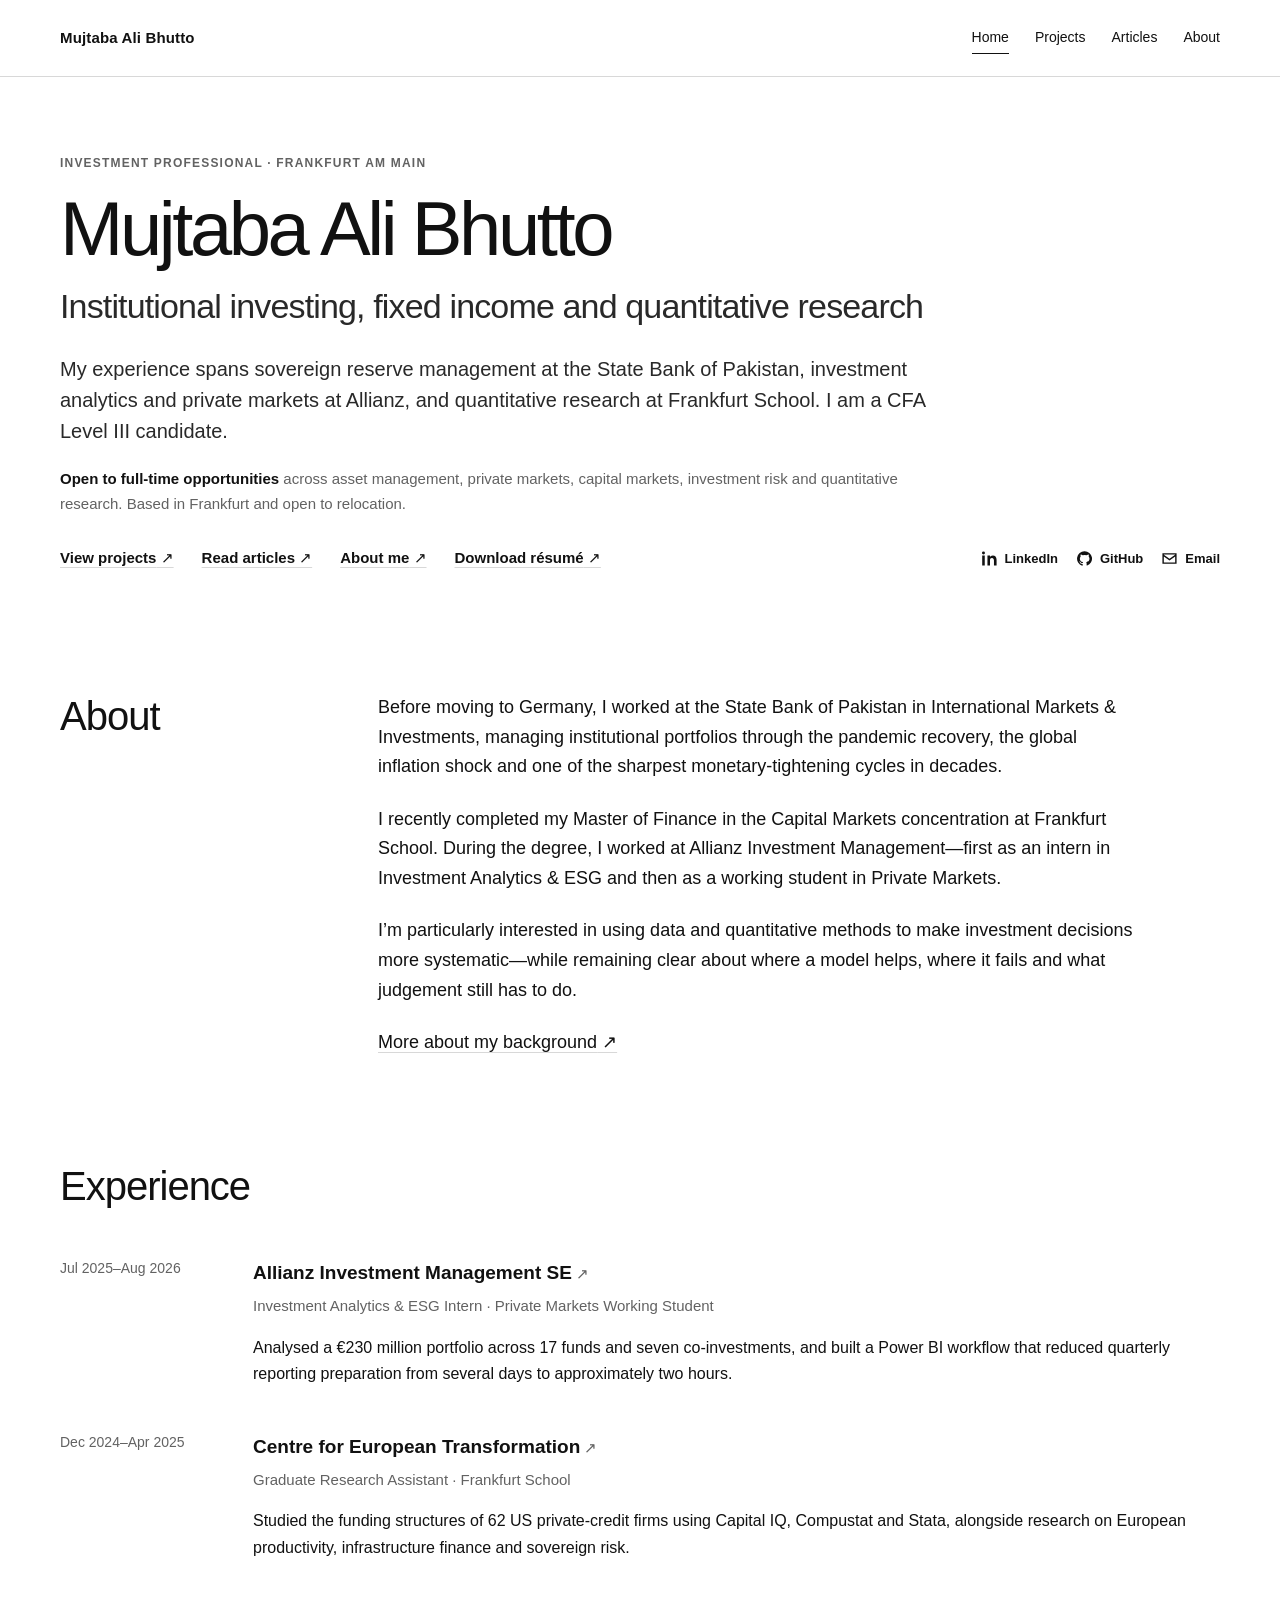
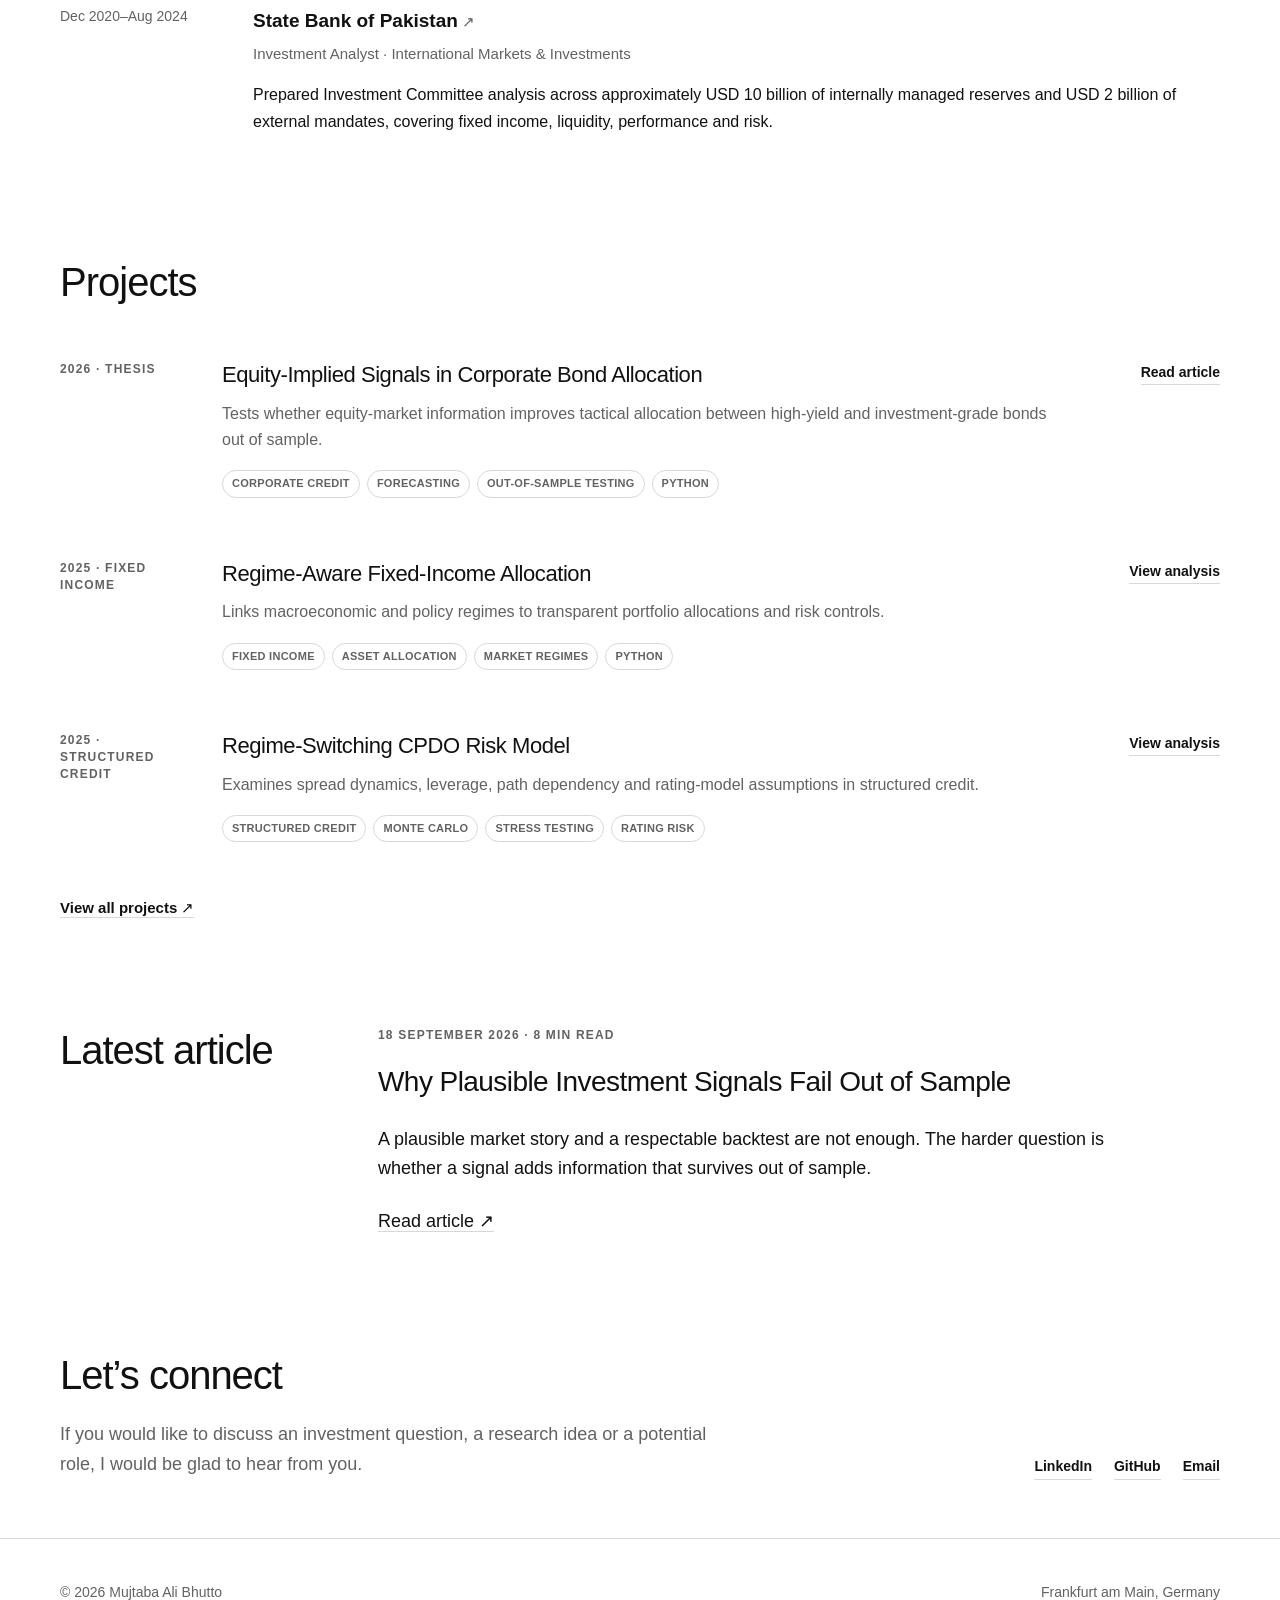
==== index.html @ 7c4f2238 "website update" ====
<!doctype html>
<html lang="en">
<head>
  <meta charset="utf-8">
  <meta name="viewport" content="width=device-width, initial-scale=1">
  <meta name="description" content="Mujtaba Ali Bhutto is an investment professional working across institutional portfolios, fixed income, private markets and quantitative research.">
  <link rel="canonical" href="https://mujtababhutto.github.io/">
  <meta property="og:type" content="website">
  <meta property="og:site_name" content="Mujtaba Ali Bhutto">
  <meta property="og:title" content="Mujtaba Ali Bhutto | Investment Research &amp; Portfolio">
  <meta property="og:description" content="Investment research, quantitative projects and articles across fixed income, portfolio construction, private markets and financial risk.">
  <meta property="og:url" content="https://mujtababhutto.github.io/">
  <meta property="og:image" content="https://mujtababhutto.github.io/assets/images/social-preview.png">
  <meta property="og:image:secure_url" content="https://mujtababhutto.github.io/assets/images/social-preview.png">
  <meta property="og:image:type" content="image/png">
  <meta property="og:image:width" content="1200">
  <meta property="og:image:height" content="630">
  <meta property="og:image:alt" content="Mujtaba Ali Bhutto — institutional investing, fixed income and quantitative research">
  <meta name="twitter:card" content="summary_large_image">
  <meta name="twitter:title" content="Mujtaba Ali Bhutto | Investment Research &amp; Portfolio">
  <meta name="twitter:description" content="Investment research, quantitative projects and articles across fixed income, portfolio construction, private markets and financial risk.">
  <meta name="twitter:image" content="https://mujtababhutto.github.io/assets/images/social-preview.png">
  <title>Mujtaba Ali Bhutto | Investment Professional</title>
  <link rel="stylesheet" href="assets/css/styles.css?v=7">
</head>
<body class="home-page">
  <header class="site-header">
    <div class="container header-inner">
      <a class="site-name" href="./">Mujtaba Ali Bhutto</a>
      <nav class="site-nav" aria-label="Primary navigation">
        <a href="./" aria-current="page">Home</a>
        <a href="projects/">Projects</a>
        <a href="articles/">Articles</a>
        <a href="about/">About</a>
      </nav>
    </div>
  </header>

  <main>
    <section class="hero">
      <div class="container hero-single">
        <p class="eyebrow">Investment professional · Frankfurt am Main</p>
        <h1>Mujtaba Ali Bhutto</h1>
        <p class="hero-role">Institutional investing, fixed income and quantitative research</p>
        <p class="hero-copy">My experience spans sovereign reserve management at the State Bank of Pakistan, investment analytics and private markets at Allianz, and quantitative research at Frankfurt School. I am a CFA Level III candidate.</p>
        <p class="hero-status"><strong>Open to full-time opportunities</strong> across asset management, private markets, capital markets, investment risk and quantitative research. Based in Frankfurt and open to relocation.</p>
        <div class="hero-actions">
          <div class="text-links">
            <a href="projects/">View projects</a>
            <a href="articles/">Read articles</a>
            <a href="about/">About me</a>
            <a href="assets/docs/Mujtaba-Ali-Bhutto-Resume.pdf" download>Download résumé</a>
          </div>
          <div class="social-links" aria-label="Contact links">
            <a class="icon-link" href="https://www.linkedin.com/in/mujtabaalibhutto/" aria-label="LinkedIn">
              <svg aria-hidden="true" viewBox="0 0 24 24"><path d="M5.3 7.9H1.7V22h3.6V7.9ZM3.5 2A2.1 2.1 0 1 0 3.5 6.2 2.1 2.1 0 0 0 3.5 2ZM22 13.9c0-4.2-2.2-6.2-5.2-6.2-2.4 0-3.5 1.3-4.1 2.2v-2H9.1V22h3.6v-7c0-1.8.4-3.6 2.7-3.6s2.9 2.1 2.9 3.7V22H22v-8.1Z"/></svg><span>LinkedIn</span>
            </a>
            <a class="icon-link" href="https://github.com/mujtababhutto" aria-label="GitHub">
              <svg aria-hidden="true" viewBox="0 0 24 24"><path d="M12 1.8a10.4 10.4 0 0 0-3.3 20.3c.5.1.7-.2.7-.5v-2c-2.8.6-3.4-1.2-3.4-1.2-.5-1.2-1.1-1.5-1.1-1.5-.9-.6.1-.6.1-.6 1 0 1.6 1.1 1.6 1.1.9 1.6 2.4 1.1 2.9.9.1-.7.4-1.1.7-1.3-2.3-.3-4.7-1.1-4.7-5.1 0-1.1.4-2 1.1-2.8-.1-.3-.5-1.3.1-2.8 0 0 .9-.3 2.9 1.1a10 10 0 0 1 5.3 0c2-1.4 2.9-1.1 2.9-1.1.6 1.5.2 2.5.1 2.8.7.8 1.1 1.7 1.1 2.8 0 4-2.4 4.8-4.7 5.1.4.3.7 1 .7 1.9v2.6c0 .3.2.6.7.5A10.4 10.4 0 0 0 12 1.8Z"/></svg><span>GitHub</span>
            </a>
            <a class="icon-link" href="about/#contact" aria-label="Email">
              <svg aria-hidden="true" viewBox="0 0 24 24"><path d="M2 4.5h20v15H2v-15Zm2 2v.3l8 5.6 8-5.6v-.3H4Zm16 11V9.2l-8 5.6-8-5.6v8.3h16Z"/></svg><span>Email</span>
            </a>
          </div>
        </div>
      </div>
    </section>

    <section class="section" aria-labelledby="about-heading">
      <div class="container content-grid">
        <div class="content-label"><h2 id="about-heading">About</h2></div>
        <div class="prose">
          <p>Before moving to Germany, I worked at the State Bank of Pakistan in International Markets &amp; Investments, managing institutional portfolios through the pandemic recovery, the global inflation shock and one of the sharpest monetary-tightening cycles in decades.</p>
          <p>I recently completed my Master of Finance in the Capital Markets concentration at Frankfurt School. During the degree, I worked at Allianz Investment Management—first as an intern in Investment Analytics &amp; ESG and then as a working student in Private Markets.</p>
          <p>I’m particularly interested in using data and quantitative methods to make investment decisions more systematic—while remaining clear about where a model helps, where it fails and what judgement still has to do.</p>
          <a class="inline-link" href="about/">More about my background</a>
        </div>
      </div>
    </section>

    <section class="section" aria-labelledby="experience-heading">
      <div class="container">
        <div class="section-head">
          <h2 id="experience-heading">Experience</h2>
        </div>
        <div class="timeline">
          <article class="timeline-entry">
            <time>Jul 2025–Aug 2026</time>
            <div>
              <h3><a class="organisation-link" href="https://www.linkedin.com/company/allianz-investment-management/">Allianz Investment Management SE</a></h3>
              <p class="role">Investment Analytics &amp; ESG Intern · Private Markets Working Student</p>
              <p>Analysed a €230 million portfolio across 17 funds and seven co-investments, and built a Power BI workflow that reduced quarterly reporting preparation from several days to approximately two hours.</p>
            </div>
          </article>
          <article class="timeline-entry">
            <time>Dec 2024–Apr 2025</time>
            <div>
              <h3><a class="organisation-link" href="https://www.linkedin.com/company/centre-for-european-transformation/">Centre for European Transformation</a></h3>
              <p class="role">Graduate Research Assistant · Frankfurt School</p>
              <p>Studied the funding structures of 62 US private-credit firms using Capital IQ, Compustat and Stata, alongside research on European productivity, infrastructure finance and sovereign risk.</p>
            </div>
          </article>
          <article class="timeline-entry">
            <time>Dec 2020–Aug 2024</time>
            <div>
              <h3><a class="organisation-link" href="https://www.linkedin.com/company/state-bank-of-pakistan/">State Bank of Pakistan</a></h3>
              <p class="role">Investment Analyst · International Markets &amp; Investments</p>
              <p>Prepared Investment Committee analysis across approximately USD 10 billion of internally managed reserves and USD 2 billion of external mandates, covering fixed income, liquidity, performance and risk.</p>
            </div>
          </article>
        </div>
      </div>
    </section>

    <section class="section" aria-labelledby="projects-heading">
      <div class="container">
        <div class="section-head">
          <h2 id="projects-heading">Projects</h2>
        </div>
        <div class="home-project-grid">
          <article class="home-project-card">
            <p class="project-meta">2026 · Thesis</p>
            <div>
              <h3>Equity-Implied Signals in Corporate Bond Allocation</h3>
              <p>Tests whether equity-market information improves tactical allocation between high-yield and investment-grade bonds out of sample.</p>
              <ul class="project-tags" aria-label="Topics">
                <li>Corporate credit</li><li>Forecasting</li><li>Out-of-sample testing</li><li>Python</li>
              </ul>
            </div>
            <div class="project-links">
              <a href="articles/can-equity-markets-help-time-corporate-bond-allocation/">Read article</a>
            </div>
          </article>
          <article class="home-project-card">
            <p class="project-meta">2025 · Fixed income</p>
            <div>
              <h3>Regime-Aware Fixed-Income Allocation</h3>
              <p>Links macroeconomic and policy regimes to transparent portfolio allocations and risk controls.</p>
              <ul class="project-tags" aria-label="Topics">
                <li>Fixed income</li><li>Asset allocation</li><li>Market regimes</li><li>Python</li>
              </ul>
            </div>
            <div class="project-links">
              <a href="https://mujtababhutto.github.io/Regime-Aware-Fixed-Income-Allocation/">View analysis</a>
            </div>
          </article>
          <article class="home-project-card">
            <p class="project-meta">2025 · Structured credit</p>
            <div>
              <h3>Regime-Switching CPDO Risk Model</h3>
              <p>Examines spread dynamics, leverage, path dependency and rating-model assumptions in structured credit.</p>
              <ul class="project-tags" aria-label="Topics">
                <li>Structured credit</li><li>Monte Carlo</li><li>Stress testing</li><li>Rating risk</li>
              </ul>
            </div>
            <div class="project-links">
              <a href="https://mujtababhutto.github.io/Regime-Switching-CPDO-Risk-Model/">View analysis</a>
            </div>
          </article>
        </div>
        <div class="text-links">
          <a href="projects/">View all projects</a>
        </div>
      </div>
    </section>

    <section class="section" aria-labelledby="article-heading">
      <div class="container content-grid">
        <div class="content-label"><h2>Latest article</h2></div>
        <article class="prose article-preview">
          <p class="project-meta">18 September 2026 · 8 min read</p>
          <h2 id="article-heading">Why Plausible Investment Signals Fail Out of Sample</h2>
          <p>A plausible market story and a respectable backtest are not enough. The harder question is whether a signal adds information that survives out of sample.</p>
          <a class="inline-link" href="articles/why-plausible-investment-signals-fail-out-of-sample/">Read article</a>
        </article>
      </div>
    </section>

    <section class="section home-closing" aria-labelledby="connect-heading">
      <div class="container closing-grid">
        <div>
          <h2 id="connect-heading">Let’s connect</h2>
          <p>If you would like to discuss an investment question, a research idea or a potential role, I would be glad to hear from you.</p>
        </div>
        <div class="closing-links" aria-label="Contact links">
          <a href="https://www.linkedin.com/in/mujtabaalibhutto/">LinkedIn</a>
          <a href="https://github.com/mujtababhutto">GitHub</a>
          <a href="about/#contact">Email</a>
        </div>
      </div>
    </section>

  </main>

  <footer class="site-footer">
    <div class="container footer-inner">
      <span>© 2026 Mujtaba Ali Bhutto</span>
      <span>Frankfurt am Main, Germany</span>
    </div>
  </footer>
</body>
</html>
---- assets/css/styles.css ----
:root {
  --ink: #111111;
  --muted: #626262;
  --rule: #d8d8d8;
  --soft-rule: #ececec;
  --accent: #17324d;
  --paper: #ffffff;
  --content: 1160px;
  --reading: 760px;
}

* {
  box-sizing: border-box;
}

html {
  scroll-behavior: smooth;
}

body {
  margin: 0;
  background: var(--paper);
  color: var(--ink);
  font-family: Arial, Helvetica, sans-serif;
  font-size: 16px;
  line-height: 1.65;
  -webkit-font-smoothing: antialiased;
}

a {
  color: inherit;
  text-decoration-color: var(--rule);
  text-decoration-thickness: 1px;
  text-underline-offset: 4px;
}

a:hover {
  color: var(--accent);
  text-decoration-color: var(--accent);
}

a:focus-visible {
  outline: 2px solid var(--accent);
  outline-offset: 4px;
}

img {
  display: block;
  max-width: 100%;
}

.container {
  width: min(calc(100% - 48px), var(--content));
  margin: 0 auto;
}

.site-header {
  border-bottom: 1px solid var(--rule);
  background: var(--paper);
}

.header-inner {
  min-height: 76px;
  display: flex;
  align-items: center;
  justify-content: space-between;
  gap: 32px;
}

.site-name {
  font-size: 15px;
  font-weight: 700;
  letter-spacing: 0.01em;
  text-decoration: none;
  white-space: nowrap;
}

.site-nav {
  display: flex;
  flex-wrap: wrap;
  justify-content: flex-end;
  gap: 26px;
  font-size: 14px;
}

.site-nav a {
  text-decoration: none;
  padding: 4px 0;
  border-bottom: 1px solid transparent;
}

.site-nav a:hover,
.site-nav a[aria-current="page"] {
  color: var(--ink);
  border-bottom-color: var(--ink);
}

.hero {
  padding: 78px 0 74px;
}

.hero-single {
  max-width: var(--content);
}

.eyebrow,
.project-meta,
.section-index,
.status {
  margin: 0 0 18px;
  color: var(--muted);
  font-size: 12px;
  font-weight: 700;
  letter-spacing: 0.1em;
  line-height: 1.4;
  text-transform: uppercase;
}

.hero h1 {
  max-width: 900px;
  margin: 0;
  font-size: clamp(48px, 6.5vw, 76px);
  font-weight: 500;
  letter-spacing: -0.045em;
  line-height: 1.02;
}

.hero-role {
  max-width: 920px;
  margin: 18px 0 0;
  color: #292929;
  font-size: clamp(23px, 3vw, 34px);
  line-height: 1.25;
  letter-spacing: -0.025em;
}

.page-header h1 {
  max-width: 900px;
  margin: 0;
  font-size: clamp(38px, 4.8vw, 54px);
  font-weight: 500;
  letter-spacing: -0.04em;
  line-height: 1.05;
}

.hero-copy {
  max-width: 900px;
  margin: 26px 0 0;
  color: #292929;
  font-size: clamp(17px, 1.8vw, 20px);
  line-height: 1.55;
}

.hero-status {
  max-width: 900px;
  margin: 20px 0 0;
  color: var(--muted);
  font-size: 15px;
}

.hero-status strong {
  color: var(--ink);
}

.hero-actions {
  display: flex;
  flex-wrap: wrap;
  gap: 24px 48px;
  align-items: center;
  justify-content: space-between;
  margin-top: 30px;
}

.hero-actions .text-links {
  margin-top: 0;
}

.social-links {
  display: flex;
  flex-wrap: wrap;
  gap: 18px;
  font-size: 13px;
  font-weight: 700;
}

.text-links {
  display: flex;
  flex-wrap: wrap;
  gap: 28px;
  margin-top: 28px;
  font-size: 15px;
  font-weight: 700;
}

.text-links a::after,
.inline-link::after {
  content: " ↗";
  font-weight: 400;
}

.hero-aside {
  padding: 20px 0 3px;
  color: var(--muted);
  font-size: 15px;
}

.hero-aside .aside-label {
  margin: 0 0 14px;
  font-size: 11px;
  font-weight: 700;
  letter-spacing: 0.1em;
  text-transform: uppercase;
}

.hero-aside h2 {
  margin: 0 0 14px;
  color: var(--ink);
  font-size: 20px;
  font-weight: 500;
  line-height: 1.3;
}

.hero-aside p {
  margin: 0 0 12px;
}

.aside-links {
  display: flex;
  flex-wrap: wrap;
  gap: 18px;
  margin-top: 22px;
  color: var(--ink);
  font-size: 13px;
  font-weight: 700;
}

.icon-link {
  display: inline-flex;
  gap: 7px;
  align-items: center;
  text-decoration: none;
}

.icon-link svg {
  width: 17px;
  height: 17px;
  fill: currentColor;
  flex: 0 0 auto;
}

.resume-link {
  padding-left: 2px;
}

.section {
  padding: 58px 0 66px;
  border-top: 1px solid var(--rule);
}

.home-page .section {
  padding-top: 48px;
  padding-bottom: 58px;
  border-top: 0;
}

.home-page .section-head {
  display: block;
  margin-bottom: 30px;
}

.section-head {
  display: grid;
  grid-template-columns: minmax(180px, 0.7fr) minmax(0, 2.3fr);
  gap: 48px;
  align-items: start;
  margin-bottom: 34px;
}

.section-head h2,
.section-title,
.content-label h2 {
  margin: 0;
  font-size: clamp(27px, 3.2vw, 40px);
  font-weight: 500;
  letter-spacing: -0.025em;
  line-height: 1.15;
}

.content-label h2 {
  margin: 0;
}

.section-intro {
  max-width: 720px;
  margin: 0;
  color: var(--muted);
  font-size: 18px;
}

.project-grid {
  display: grid;
  grid-template-columns: repeat(2, minmax(0, 1fr));
  gap: 56px 36px;
}

.project-card {
  min-width: 0;
}

.project-card.featured {
  grid-column: 1 / -1;
  display: grid;
  grid-template-columns: 1.35fr 1fr;
  gap: 42px;
  align-items: center;
}

.project-figure {
  aspect-ratio: 16 / 9;
  overflow: hidden;
  border: 1px solid var(--soft-rule);
  background: #fafafa;
}

.project-figure img {
  width: 100%;
  height: 100%;
  object-fit: contain;
  filter: grayscale(100%);
}

.project-body {
  padding-top: 22px;
}

.featured .project-body {
  padding-top: 0;
}

.project-body h3,
.project-row h2,
.article-row h2 {
  margin: 0 0 14px;
  font-size: 24px;
  font-weight: 500;
  letter-spacing: -0.02em;
  line-height: 1.22;
}

.project-body p,
.project-row p,
.article-row p {
  margin: 0;
  color: var(--muted);
}

.project-links {
  display: flex;
  flex-wrap: wrap;
  gap: 20px;
  margin-top: 20px;
  font-size: 14px;
  font-weight: 700;
}

.project-tags {
  display: flex;
  flex-wrap: wrap;
  gap: 7px;
  margin: 17px 0 0;
  padding: 0;
  color: var(--muted);
  font-size: 11px;
  font-weight: 600;
  letter-spacing: 0.025em;
  line-height: 1.4;
  list-style: none;
  text-transform: uppercase;
}

.project-tags li {
  padding: 5px 9px;
  border: 1px solid var(--rule);
  border-radius: 999px;
  background: var(--paper);
}

.home-project-grid {
  display: block;
}

.home-project-card {
  display: grid;
  grid-template-columns: 130px minmax(0, 1fr) 140px;
  gap: 32px;
  align-items: start;
  min-width: 0;
  padding: 26px 0;
}

.home-project-card + .home-project-card {
  margin-top: 10px;
}

.home-project-card h3 {
  margin: 0 0 12px;
  font-size: 22px;
  font-weight: 500;
  letter-spacing: -0.02em;
  line-height: 1.25;
}

.home-project-card p:not(.project-meta) {
  margin: 0;
  color: var(--muted);
}

.home-project-card .project-links {
  margin-top: 0;
  justify-content: flex-end;
}

.project-links a {
  text-decoration: none;
  border-bottom: 1px solid var(--rule);
}

.project-links a:hover {
  border-bottom-color: var(--accent);
}

.plain-grid {
  display: grid;
  grid-template-columns: repeat(2, minmax(0, 1fr));
  border-top: 1px solid var(--rule);
}

.plain-item {
  min-height: 190px;
  padding: 30px 32px 34px 0;
  border-bottom: 1px solid var(--rule);
}

.plain-item:nth-child(odd) {
  padding-right: 38px;
  border-right: 1px solid var(--rule);
}

.plain-item:nth-child(even) {
  padding-left: 38px;
}

.plain-item h3 {
  margin: 0 0 12px;
  font-size: 20px;
  font-weight: 500;
}

.plain-item p {
  margin: 0;
  color: var(--muted);
}

.page-header {
  padding: 68px 0 56px;
}

.page-header p {
  max-width: 760px;
  margin: 28px 0 0;
  color: var(--muted);
  font-size: 20px;
}

.page-header .page-header-links {
  margin-top: 24px;
}

.project-list,
.article-list {
  border-top: 1px solid var(--rule);
}

.project-row {
  display: grid;
  grid-template-columns: 150px minmax(0, 1.45fr) minmax(260px, 0.75fr);
  gap: 34px;
  padding: 34px 0;
  border-bottom: 1px solid var(--rule);
}

.project-row .project-links {
  margin-top: 0;
  align-content: start;
  justify-content: flex-end;
}

.project-row .project-meta,
.article-row .project-meta {
  margin: 4px 0 0;
}

.article-row {
  display: grid;
  grid-template-columns: 150px minmax(0, 1fr);
  gap: 34px;
  padding: 42px 0;
  border-bottom: 1px solid var(--rule);
}

.article-row.coming-soon {
  color: var(--muted);
}

.content-grid {
  display: grid;
  grid-template-columns: 250px minmax(0, var(--reading));
  gap: 68px;
  align-items: start;
}

.content-label {
  position: sticky;
  top: 28px;
}

.prose {
  font-size: 18px;
}

.prose p {
  margin: 0 0 1.25em;
}

.prose h2 {
  margin: 2.4em 0 0.7em;
  font-size: 28px;
  font-weight: 500;
  letter-spacing: -0.02em;
}

.content-grid > .prose > h2:first-child {
  margin-top: 0;
}

.timeline {
  margin-top: 24px;
  border-top: 1px solid var(--rule);
}

.timeline-entry {
  display: grid;
  grid-template-columns: 165px minmax(0, 1fr);
  gap: 28px;
  padding: 26px 0;
  border-bottom: 1px solid var(--rule);
}

.timeline-entry time {
  color: var(--muted);
  font-size: 14px;
}

.timeline-entry h3 {
  margin: 0 0 5px;
  font-size: 19px;
  font-weight: 700;
}

.organisation-link {
  text-decoration: none;
}

.organisation-link::after {
  content: " ↗";
  color: var(--muted);
  font-size: 0.78em;
  font-weight: 400;
}

.organisation-link:hover::after {
  color: var(--accent);
}

.timeline-entry .role {
  margin: 0 0 10px;
  color: var(--muted);
  font-size: 15px;
}

.timeline-entry p:last-child {
  margin-bottom: 0;
}

.home-page .timeline {
  border-top: 0;
}

.home-page .timeline-entry {
  padding: 18px 0;
  border-bottom: 0;
}

.home-page .timeline-entry + .timeline-entry {
  margin-top: 8px;
}

.skill-groups {
  margin-top: 24px;
  border-top: 1px solid var(--rule);
}

.skill-groups > div {
  padding: 24px 0;
  border-bottom: 1px solid var(--rule);
}

.skill-groups h3 {
  margin: 0 0 7px;
  font-size: 17px;
  font-weight: 700;
}

.skill-groups p {
  margin: 0;
  color: var(--muted);
  font-size: 16px;
}

.language-grid {
  display: grid;
  grid-template-columns: repeat(2, minmax(260px, 1fr));
  gap: 14px 36px;
  margin: 10px 0 0;
  padding: 0;
}

.language-grid > div {
  display: grid;
  grid-template-columns: 82px minmax(0, 1fr);
  gap: 14px;
  align-items: baseline;
}

.language-grid dt {
  color: var(--ink);
  font-size: 15px;
  font-weight: 700;
}

.language-grid dd {
  margin: 0;
  color: var(--muted);
  font-size: 14px;
}

.article-preview h2 {
  margin-top: 0;
}

.closing-grid {
  display: grid;
  grid-template-columns: minmax(0, 1.4fr) minmax(260px, 0.6fr);
  gap: 72px;
  align-items: end;
}

.closing-grid h2 {
  margin: 0 0 12px;
  font-size: clamp(27px, 3.2vw, 40px);
  font-weight: 500;
  letter-spacing: -0.025em;
}

.closing-grid p {
  max-width: 680px;
  margin: 0;
  color: var(--muted);
  font-size: 18px;
}

.closing-links {
  display: flex;
  flex-wrap: wrap;
  gap: 22px;
  justify-content: flex-end;
  font-size: 14px;
  font-weight: 700;
}

.closing-links a {
  text-decoration: none;
  border-bottom: 1px solid var(--rule);
}

.closing-links a:hover {
  border-bottom-color: var(--accent);
}

.article-header {
  padding-top: 84px;
  padding-bottom: 64px;
}

.article-header h1 {
  max-width: 980px;
  margin: 0;
  font-size: clamp(40px, 5vw, 62px);
  font-weight: 500;
  letter-spacing: -0.045em;
  line-height: 1.04;
}

.article-deck {
  max-width: 800px;
  margin: 30px 0 0;
  color: #303030;
  font-size: clamp(19px, 2vw, 23px);
  line-height: 1.55;
}

.article-byline {
  display: flex;
  flex-wrap: wrap;
  gap: 12px 24px;
  margin-top: 32px;
  padding-top: 20px;
  border-top: 1px solid var(--rule);
  color: var(--muted);
  font-size: 14px;
}

.article-body.container {
  width: min(calc(100% - 48px), var(--reading));
  padding-top: 58px;
  padding-bottom: 88px;
  border-top: 1px solid var(--rule);
  font-family: Georgia, "Times New Roman", serif;
  font-size: 19px;
  line-height: 1.76;
}

.article-body p {
  margin: 0 0 1.35em;
}

.article-lead {
  font-size: 24px;
  line-height: 1.5;
}

.article-body h2 {
  margin: 2.4em 0 0.75em;
  font-family: Arial, Helvetica, sans-serif;
  font-size: 31px;
  font-weight: 500;
  letter-spacing: -0.025em;
  line-height: 1.2;
}

.article-body ol {
  margin: 0 0 1.5em;
  padding-left: 24px;
}

.article-body li + li {
  margin-top: 10px;
}

.article-body figure {
  width: min(1000px, calc(100vw - 48px));
  margin: 54px 0 58px 50%;
  transform: translateX(-50%);
}

.article-body figure img {
  width: 100%;
  border: 1px solid var(--soft-rule);
}

.article-body figcaption {
  max-width: 800px;
  margin-top: 12px;
  color: var(--muted);
  font-family: Arial, Helvetica, sans-serif;
  font-size: 13px;
  line-height: 1.55;
}

.article-note {
  margin-top: 56px;
  padding-top: 24px;
  border-top: 1px solid var(--rule);
  color: var(--muted);
  font-family: Arial, Helvetica, sans-serif;
  font-size: 14px;
  line-height: 1.65;
}

.article-note p {
  margin: 0;
}

.article-row h2 a {
  text-decoration: none;
}

.detail-list {
  margin: 14px 0 0;
  padding-left: 20px;
  color: #2e2e2e;
}

.detail-list li + li {
  margin-top: 10px;
}

.course-disclosure {
  margin-top: 22px;
}

.course-disclosure summary {
  display: inline-block;
  padding: 8px 0 5px;
  border-bottom: 1px solid var(--ink);
  cursor: pointer;
  font-size: 14px;
  font-weight: 700;
  list-style: none;
}

.course-disclosure summary::-webkit-details-marker {
  display: none;
}

.course-disclosure summary::after {
  content: " +";
  font-weight: 400;
}

.course-disclosure[open] summary::after {
  content: " −";
}

.course-disclosure ul {
  margin: 18px 0 0;
  padding-left: 20px;
  color: var(--muted);
}

.email-reveal {
  appearance: none;
  padding: 0 0 3px;
  border: 0;
  border-bottom: 1px solid var(--rule);
  background: transparent;
  color: var(--ink);
  cursor: pointer;
  font: inherit;
  font-weight: 700;
}

.email-reveal:hover,
.email-reveal:focus-visible {
  color: var(--accent);
  border-bottom-color: var(--accent);
}

.email-output a {
  font-weight: 700;
  text-decoration: none;
  border-bottom: 1px solid var(--rule);
}

.notice {
  max-width: 760px;
  padding: 28px 0;
  border-top: 1px solid var(--rule);
  border-bottom: 1px solid var(--rule);
  color: var(--muted);
}

.site-footer {
  padding: 42px 0 54px;
  border-top: 1px solid var(--rule);
  color: var(--muted);
  font-size: 14px;
}

.footer-inner {
  display: flex;
  justify-content: space-between;
  gap: 28px;
}

.footer-links {
  display: flex;
  gap: 22px;
}

@media (max-width: 800px) {
  .container {
    width: min(calc(100% - 32px), var(--content));
  }

  .header-inner {
    padding: 18px 0;
    align-items: flex-start;
    flex-direction: column;
    gap: 12px;
  }

  .site-nav {
    justify-content: flex-start;
    gap: 18px;
  }

  .hero,
  .page-header,
  .article-header {
    padding: 62px 0 58px;
  }

  .section {
    padding: 56px 0 64px;
  }

  .section-head,
  .project-card.featured,
  .content-grid,
  .closing-grid {
    grid-template-columns: 1fr;
    gap: 24px;
  }

  .hero-aside {
    padding: 24px 0 0;
    border-left: 0;
  }

  .hero-actions {
    align-items: flex-start;
    flex-direction: column;
  }

  .content-label {
    position: static;
  }

  .project-grid,
  .plain-grid {
    grid-template-columns: 1fr;
  }

  .home-project-card {
    grid-template-columns: 1fr;
    gap: 12px;
    padding: 24px 0;
  }

  .home-project-card .project-links {
    justify-content: flex-start;
  }

  .plain-item,
  .plain-item:nth-child(odd),
  .plain-item:nth-child(even) {
    padding: 26px 0;
    border-right: 0;
  }

  .project-row {
    grid-template-columns: 1fr;
    gap: 14px;
  }

  .closing-links {
    justify-content: flex-start;
  }

  .project-row .project-links {
    justify-content: flex-start;
  }

  .article-row {
    grid-template-columns: 1fr;
    gap: 12px;
  }

  .timeline-entry {
    grid-template-columns: 1fr;
    gap: 6px;
  }

  .footer-inner {
    flex-direction: column;
  }

  .language-grid {
    grid-template-columns: 1fr;
  }

  .article-body.container {
    width: min(calc(100% - 32px), var(--reading));
    padding-top: 42px;
    padding-bottom: 64px;
    font-size: 18px;
  }

  .article-body figure {
    width: 100%;
    margin: 42px 0;
    transform: none;
  }
}

@media (prefers-reduced-motion: reduce) {
  html {
    scroll-behavior: auto;
  }
}
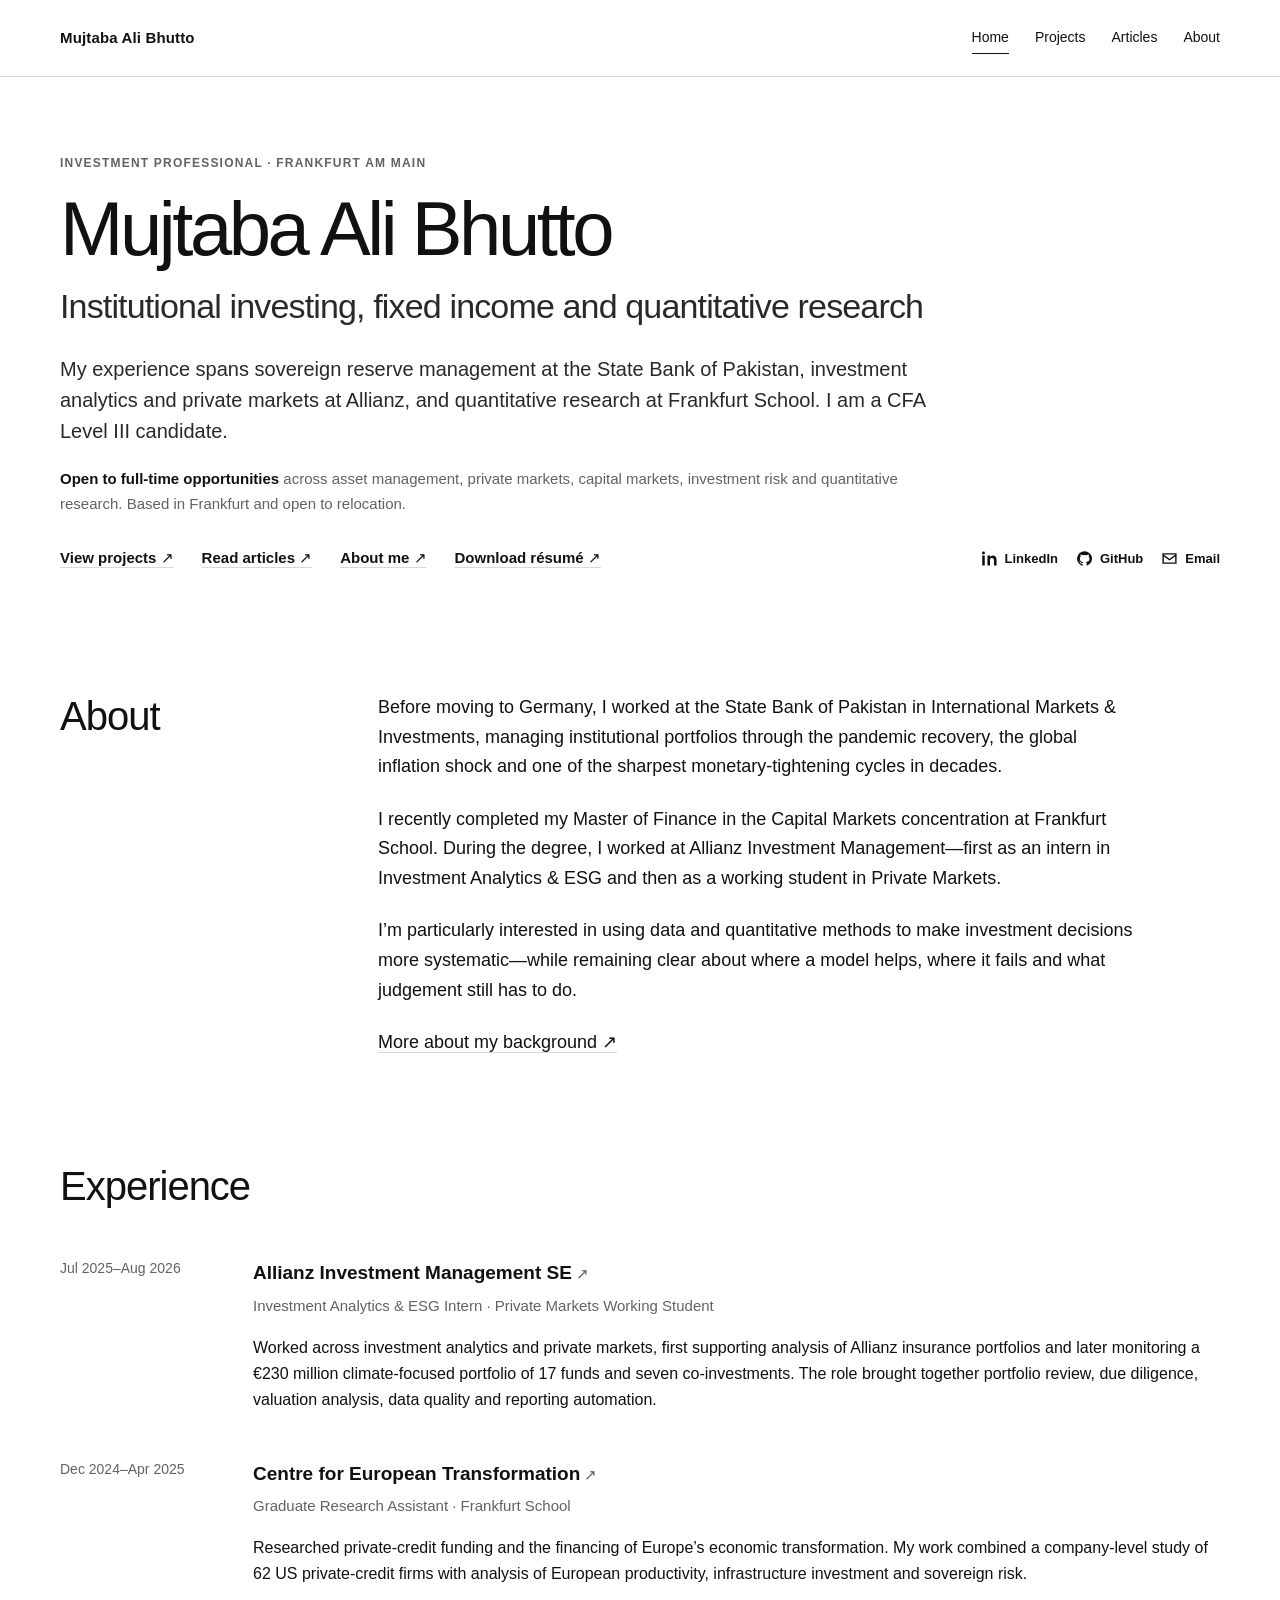
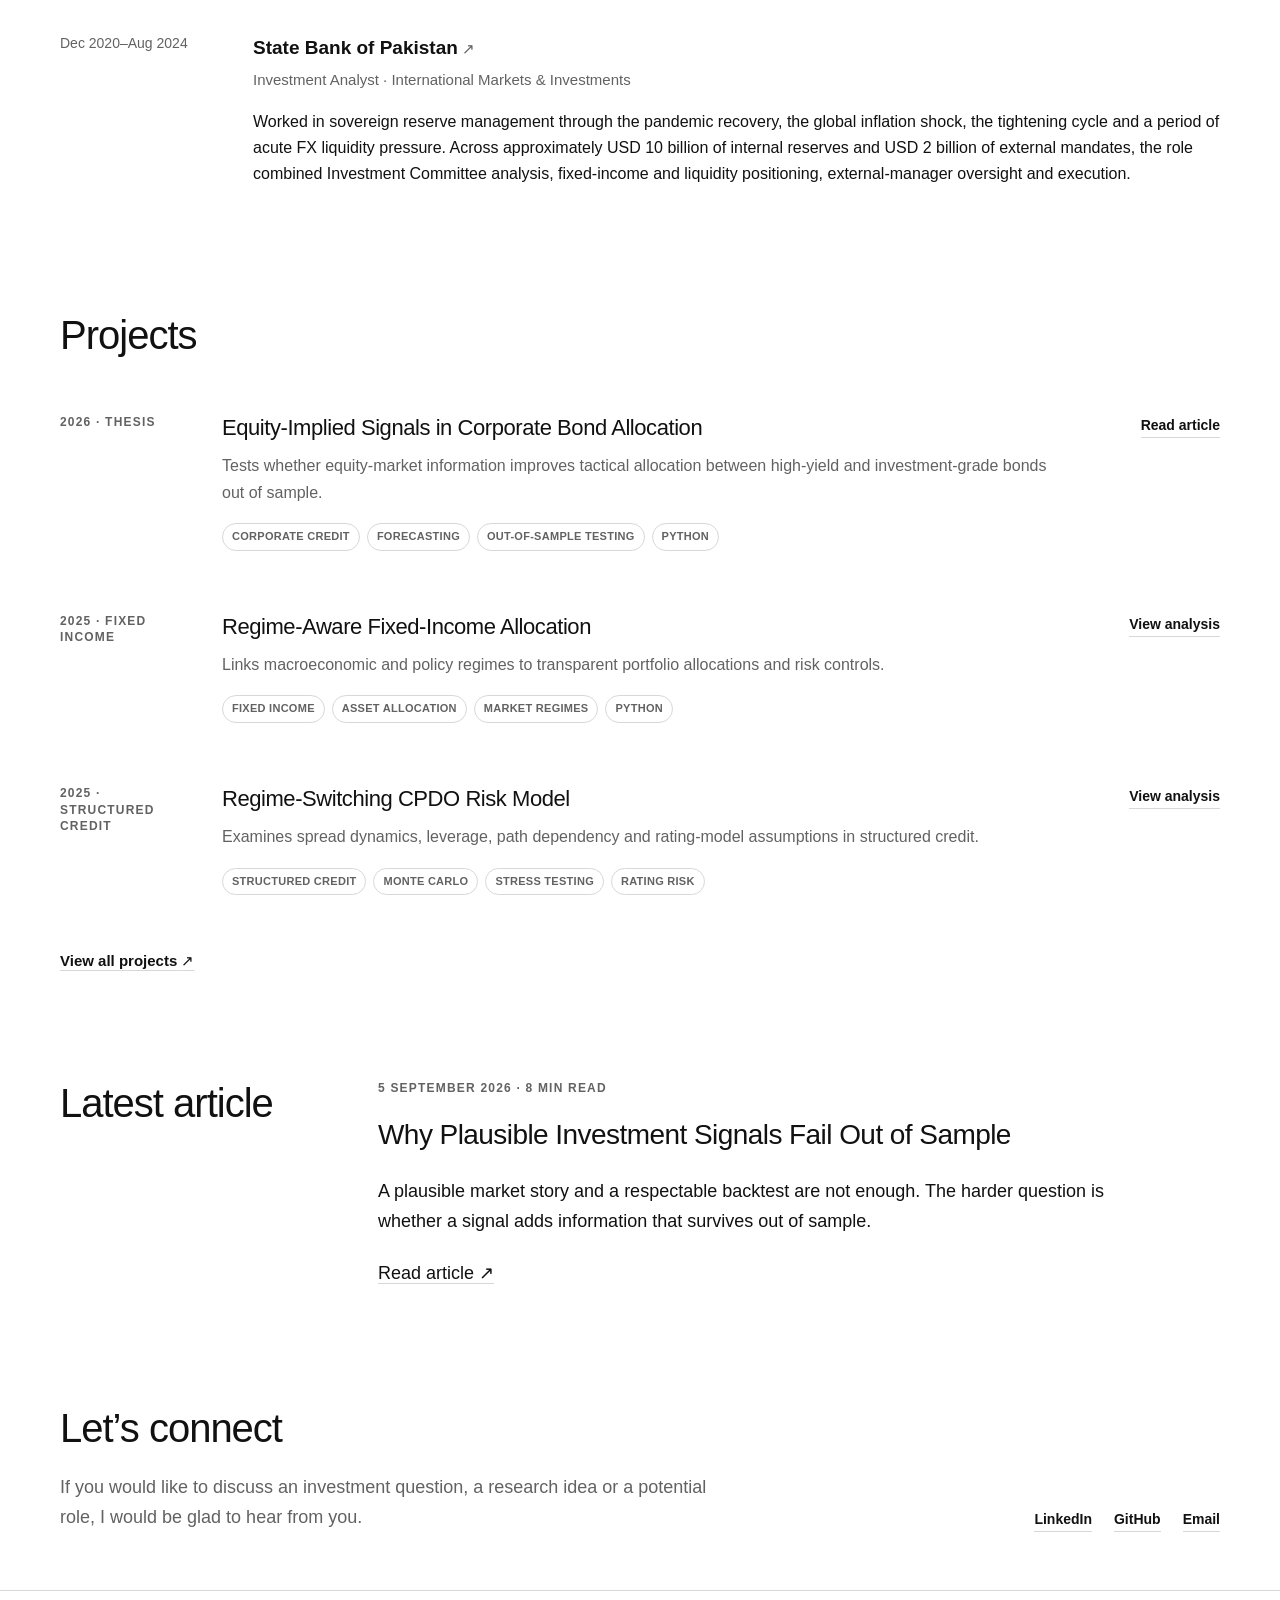
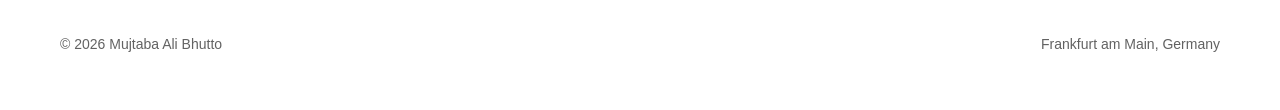
==== commit f5bbb7d8: "website update" ====
--- a/index.html
+++ b/index.html
@@ -89,7 +89,7 @@
             <div>
               <h3><a class="organisation-link" href="https://www.linkedin.com/company/allianz-investment-management/">Allianz Investment Management SE</a></h3>
               <p class="role">Investment Analytics &amp; ESG Intern · Private Markets Working Student</p>
-              <p>Analysed a €230 million portfolio across 17 funds and seven co-investments, and built a Power BI workflow that reduced quarterly reporting preparation from several days to approximately two hours.</p>
+              <p>Worked across investment analytics and private markets, first supporting analysis of Allianz insurance portfolios and later monitoring a €230 million climate-focused portfolio of 17 funds and seven co-investments. The role brought together portfolio review, due diligence, valuation analysis, data quality and reporting automation.</p>
             </div>
           </article>
           <article class="timeline-entry">
@@ -97,7 +97,7 @@
             <div>
               <h3><a class="organisation-link" href="https://www.linkedin.com/company/centre-for-european-transformation/">Centre for European Transformation</a></h3>
               <p class="role">Graduate Research Assistant · Frankfurt School</p>
-              <p>Studied the funding structures of 62 US private-credit firms using Capital IQ, Compustat and Stata, alongside research on European productivity, infrastructure finance and sovereign risk.</p>
+              <p>Researched private-credit funding and the financing of Europe’s economic transformation. My work combined a company-level study of 62 US private-credit firms with analysis of European productivity, infrastructure investment and sovereign risk.</p>
             </div>
           </article>
           <article class="timeline-entry">
@@ -105,7 +105,7 @@
             <div>
               <h3><a class="organisation-link" href="https://www.linkedin.com/company/state-bank-of-pakistan/">State Bank of Pakistan</a></h3>
               <p class="role">Investment Analyst · International Markets &amp; Investments</p>
-              <p>Prepared Investment Committee analysis across approximately USD 10 billion of internally managed reserves and USD 2 billion of external mandates, covering fixed income, liquidity, performance and risk.</p>
+              <p>Worked in sovereign reserve management through the pandemic recovery, the global inflation shock, the tightening cycle and a period of acute FX liquidity pressure. Across approximately USD 10 billion of internal reserves and USD 2 billion of external mandates, the role combined Investment Committee analysis, fixed-income and liquidity positioning, external-manager oversight and execution.</p>
             </div>
           </article>
         </div>
@@ -168,7 +168,7 @@
       <div class="container content-grid">
         <div class="content-label"><h2>Latest article</h2></div>
         <article class="prose article-preview">
-          <p class="project-meta">18 September 2026 · 8 min read</p>
+          <p class="project-meta">5 September 2026 · 8 min read</p>
           <h2 id="article-heading">Why Plausible Investment Signals Fail Out of Sample</h2>
           <p>A plausible market story and a respectable backtest are not enough. The harder question is whether a signal adds information that survives out of sample.</p>
           <a class="inline-link" href="articles/why-plausible-investment-signals-fail-out-of-sample/">Read article</a>
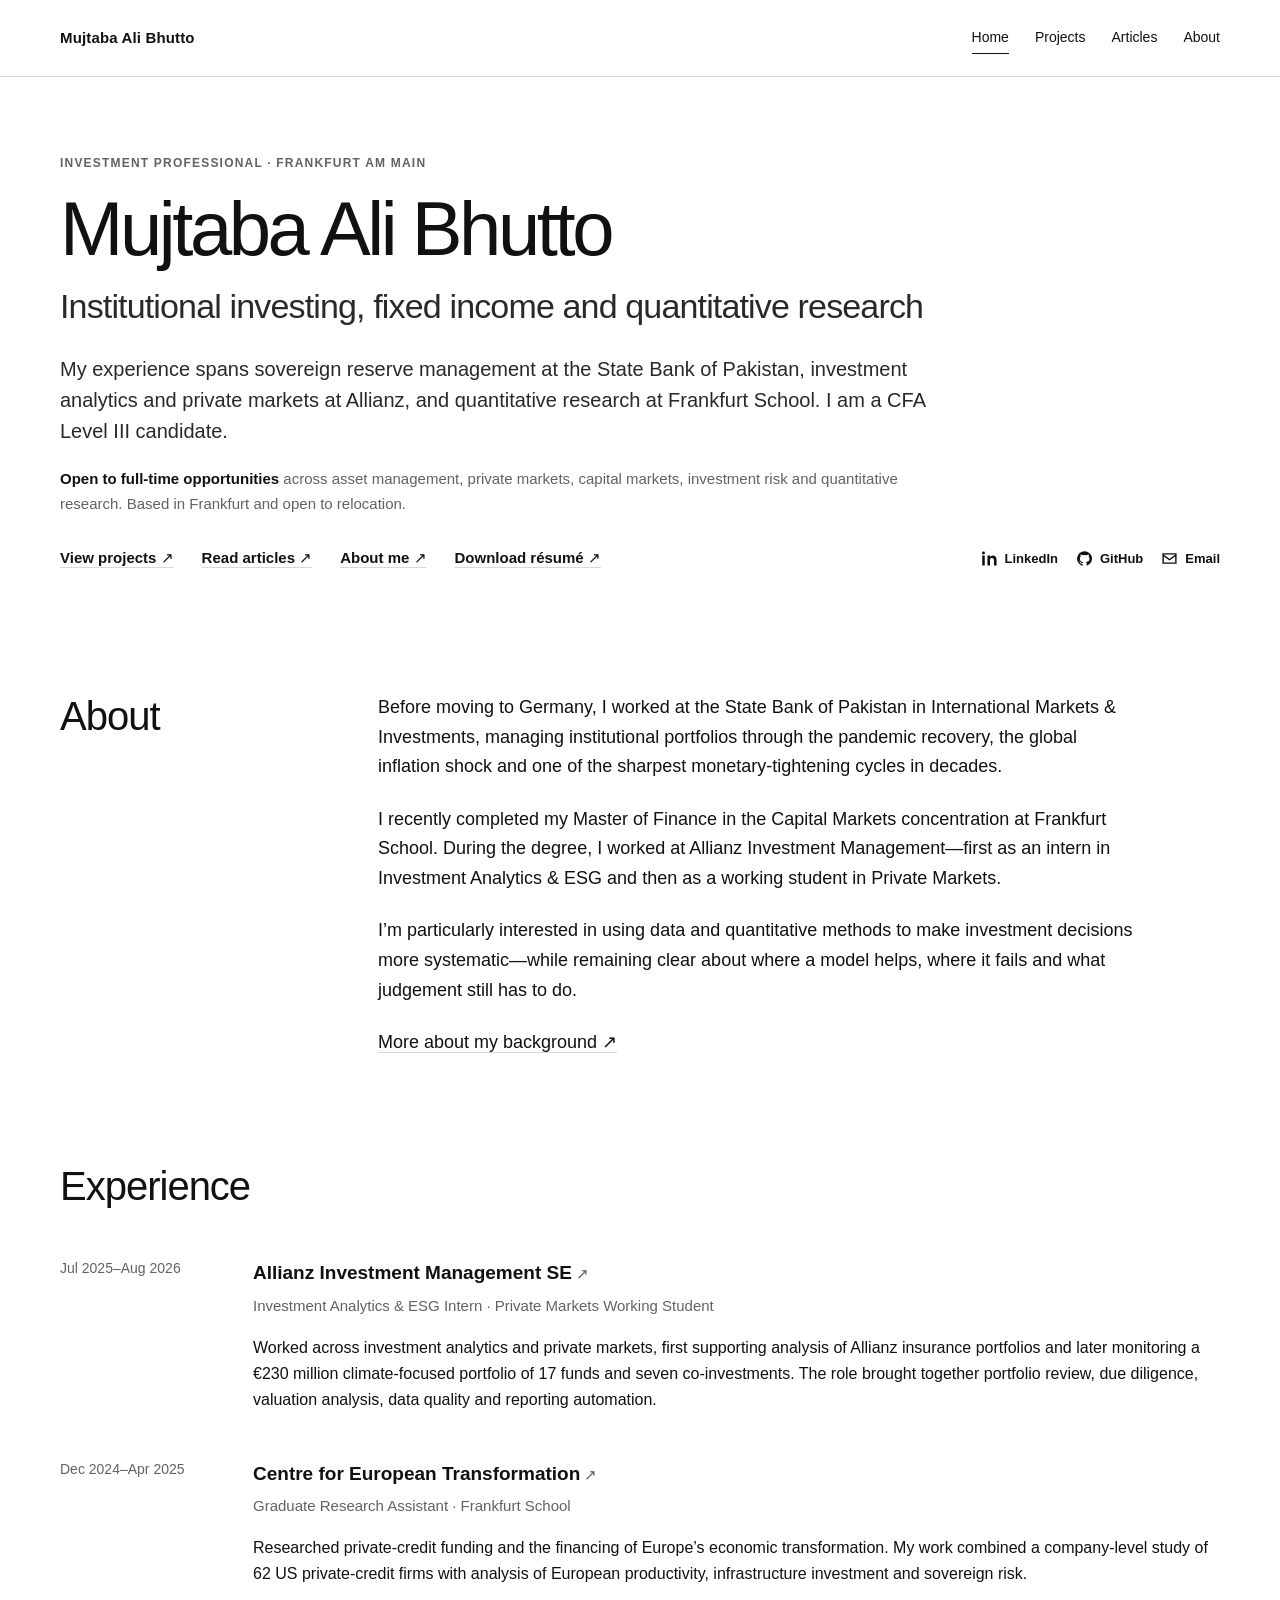
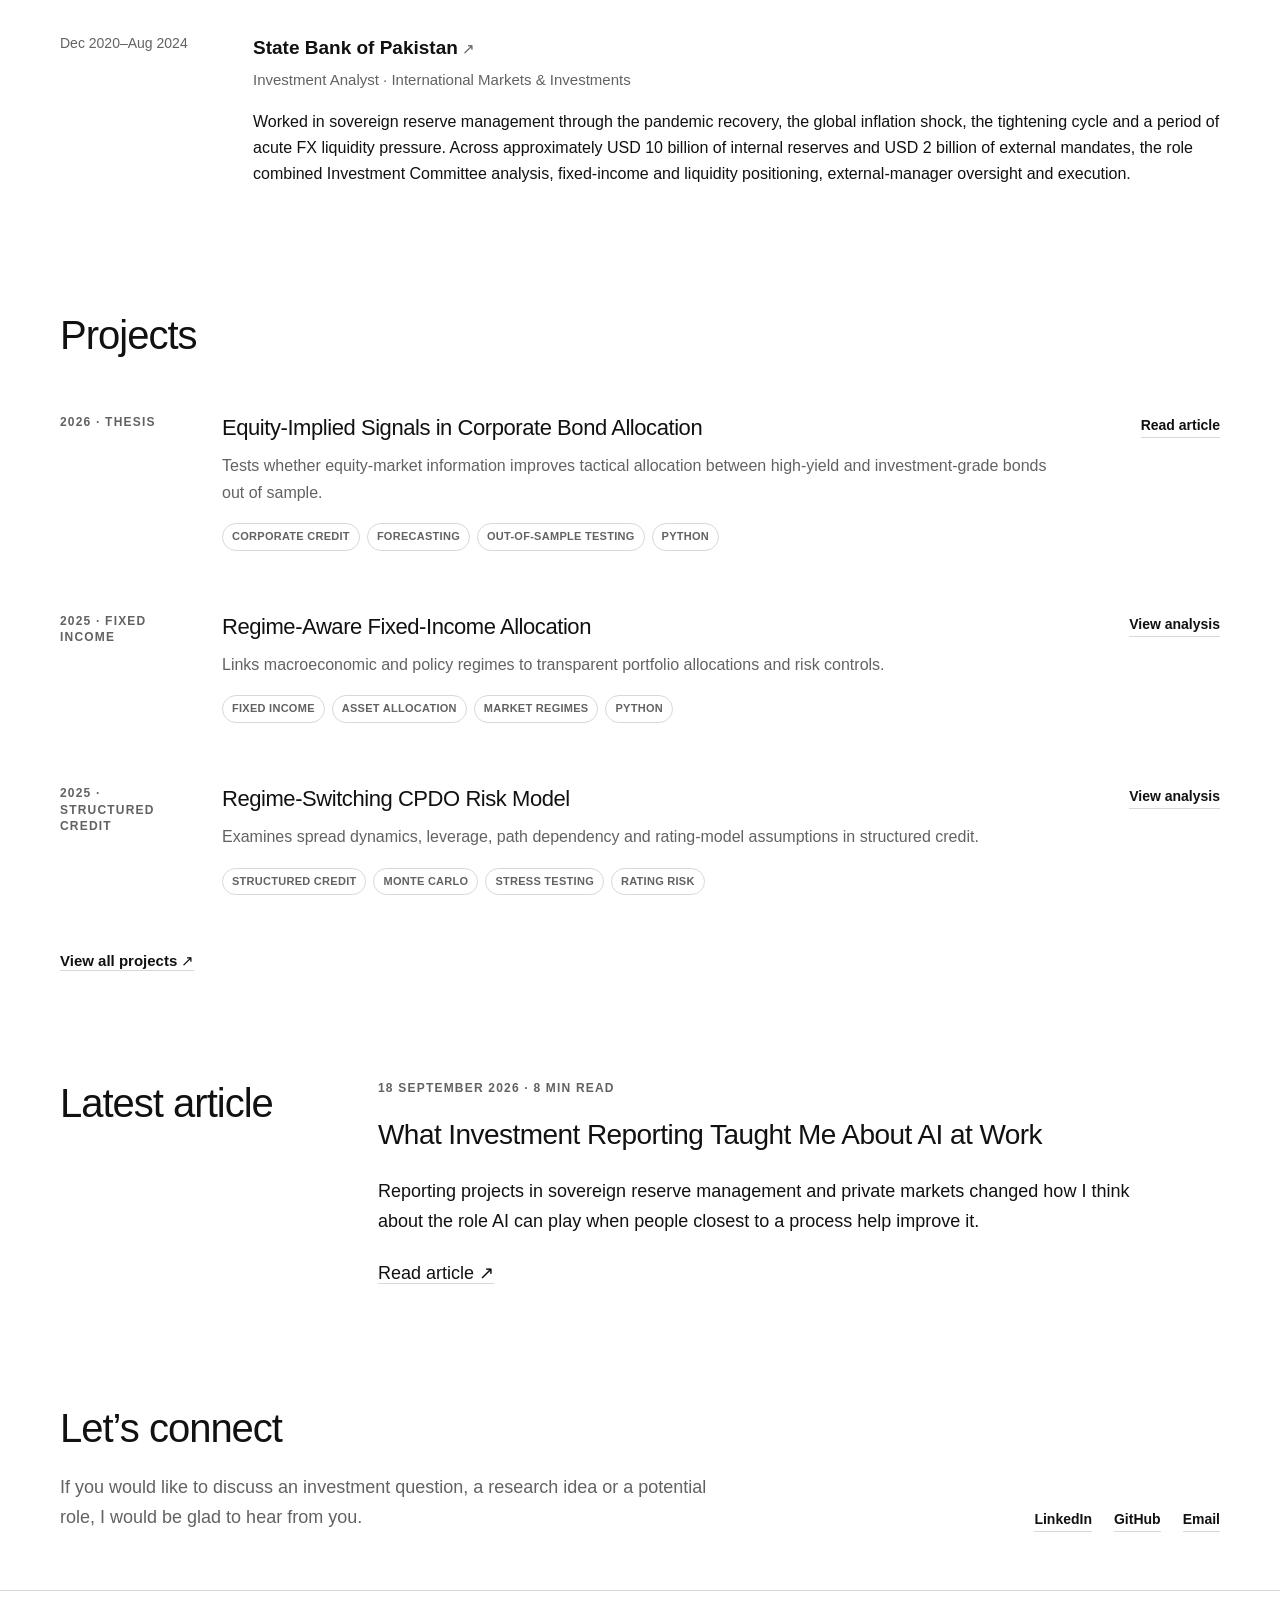
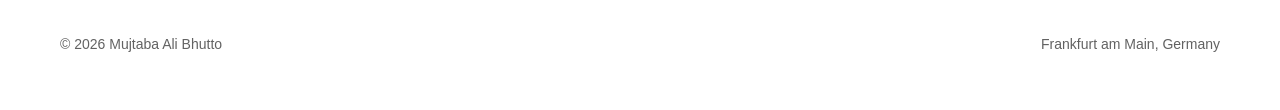
==== commit b1318aaa: "new article and style changes" ====
--- a/index.html
+++ b/index.html
@@ -21,7 +21,7 @@
   <meta name="twitter:description" content="Investment research, quantitative projects and articles across fixed income, portfolio construction, private markets and financial risk.">
   <meta name="twitter:image" content="https://mujtababhutto.github.io/assets/images/social-preview.png">
   <title>Mujtaba Ali Bhutto | Investment Professional</title>
-  <link rel="stylesheet" href="assets/css/styles.css?v=7">
+  <link rel="stylesheet" href="assets/css/styles.css?v=12">
 </head>
 <body class="home-page">
   <header class="site-header">
@@ -168,10 +168,10 @@
       <div class="container content-grid">
         <div class="content-label"><h2>Latest article</h2></div>
         <article class="prose article-preview">
-          <p class="project-meta">5 September 2026 · 8 min read</p>
-          <h2 id="article-heading">Why Plausible Investment Signals Fail Out of Sample</h2>
-          <p>A plausible market story and a respectable backtest are not enough. The harder question is whether a signal adds information that survives out of sample.</p>
-          <a class="inline-link" href="articles/why-plausible-investment-signals-fail-out-of-sample/">Read article</a>
+          <p class="project-meta">18 September 2026 · 8 min read</p>
+          <h2 id="article-heading">What Investment Reporting Taught Me About AI at Work</h2>
+          <p>Reporting projects in sovereign reserve management and private markets changed how I think about the role AI can play when people closest to a process help improve it.</p>
+          <a class="inline-link" href="articles/what-investment-reporting-taught-me-about-ai-at-work/">Read article</a>
         </article>
       </div>
     </section>
--- a/assets/css/styles.css
+++ b/assets/css/styles.css
@@ -732,7 +732,7 @@
 
 .article-body.container {
   width: min(calc(100% - 48px), var(--reading));
-  padding-top: 58px;
+  padding-top: 34px;
   padding-bottom: 88px;
   border-top: 1px solid var(--rule);
   font-family: Georgia, "Times New Roman", serif;
@@ -741,7 +741,7 @@
 }
 
 .article-body p {
-  margin: 0 0 1.35em;
+  margin: 0 0 0.8em;
 }
 
 .article-lead {
@@ -750,7 +750,7 @@
 }
 
 .article-body h2 {
-  margin: 2.4em 0 0.75em;
+  margin: 0.65em 0 0.35em;
   font-family: Arial, Helvetica, sans-serif;
   font-size: 31px;
   font-weight: 500;
@@ -1002,7 +1002,7 @@
 
   .article-body.container {
     width: min(calc(100% - 32px), var(--reading));
-    padding-top: 42px;
+    padding-top: 30px;
     padding-bottom: 64px;
     font-size: 18px;
   }
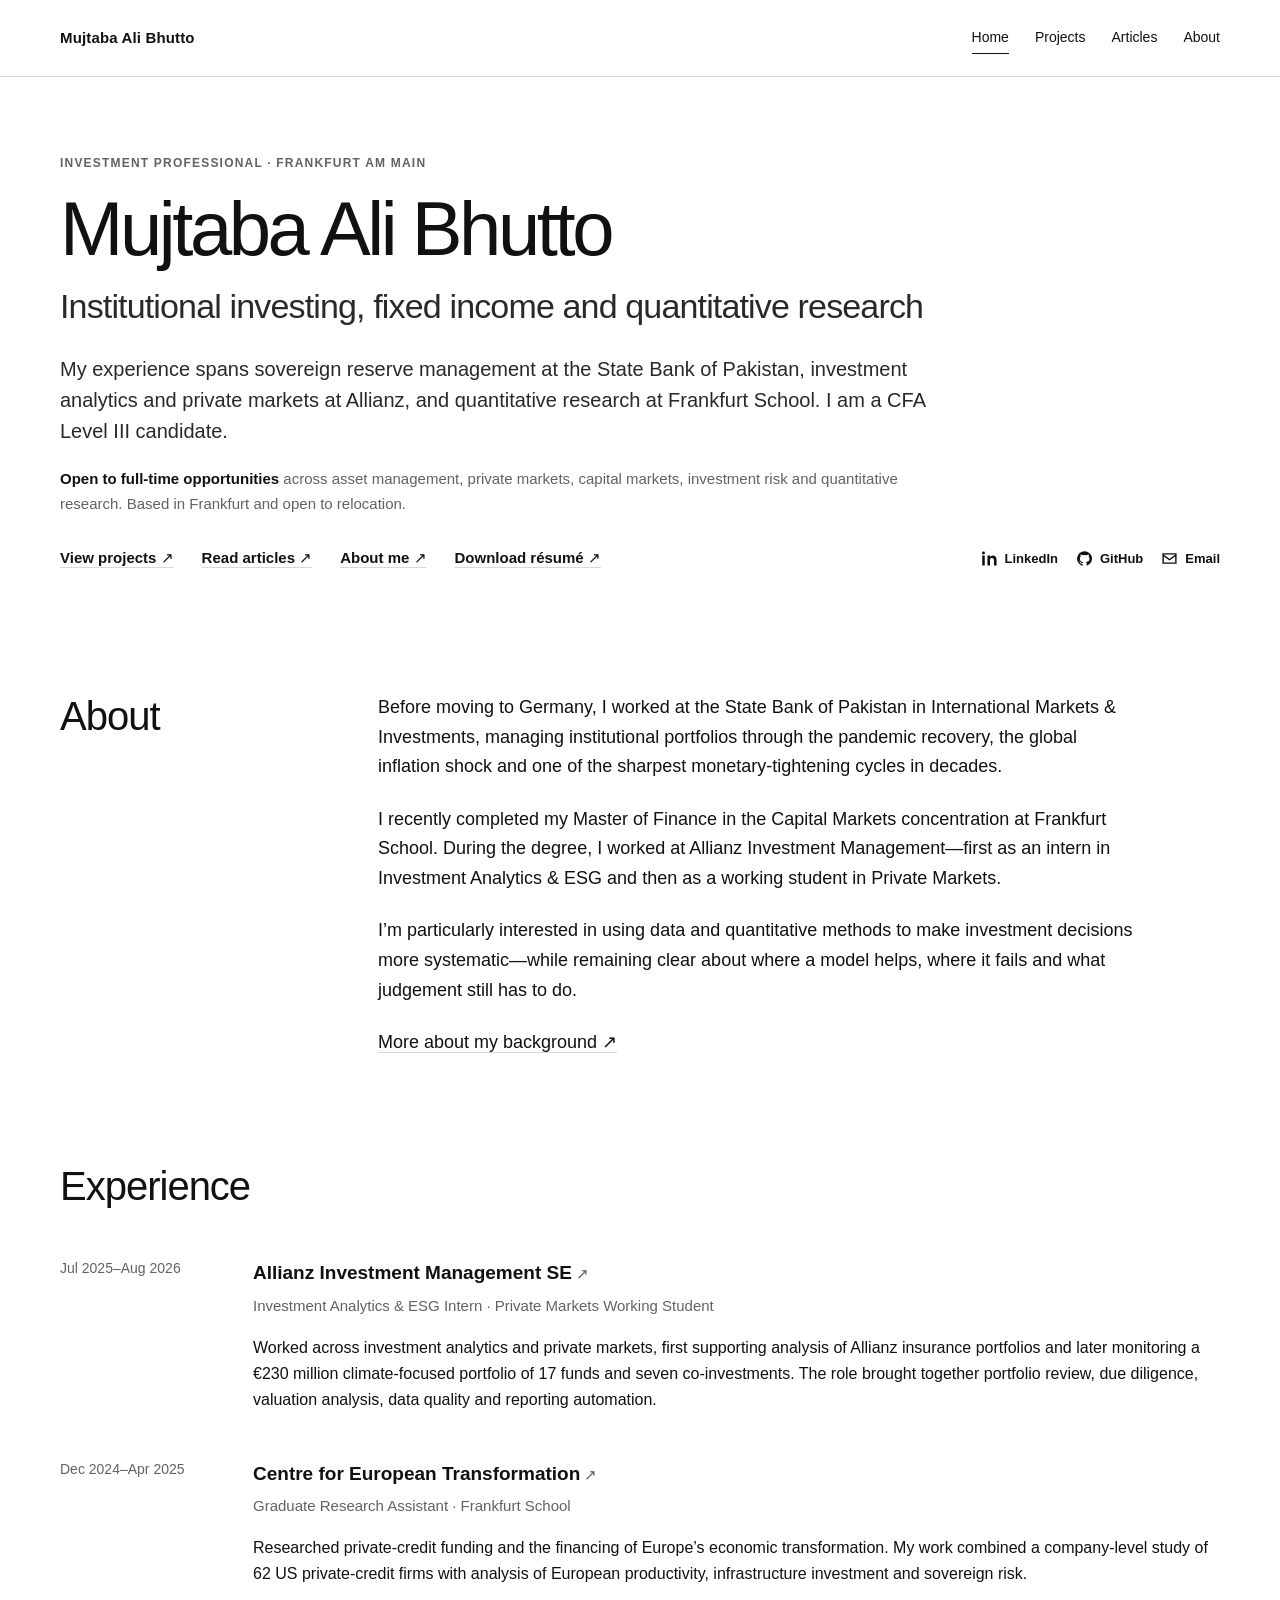
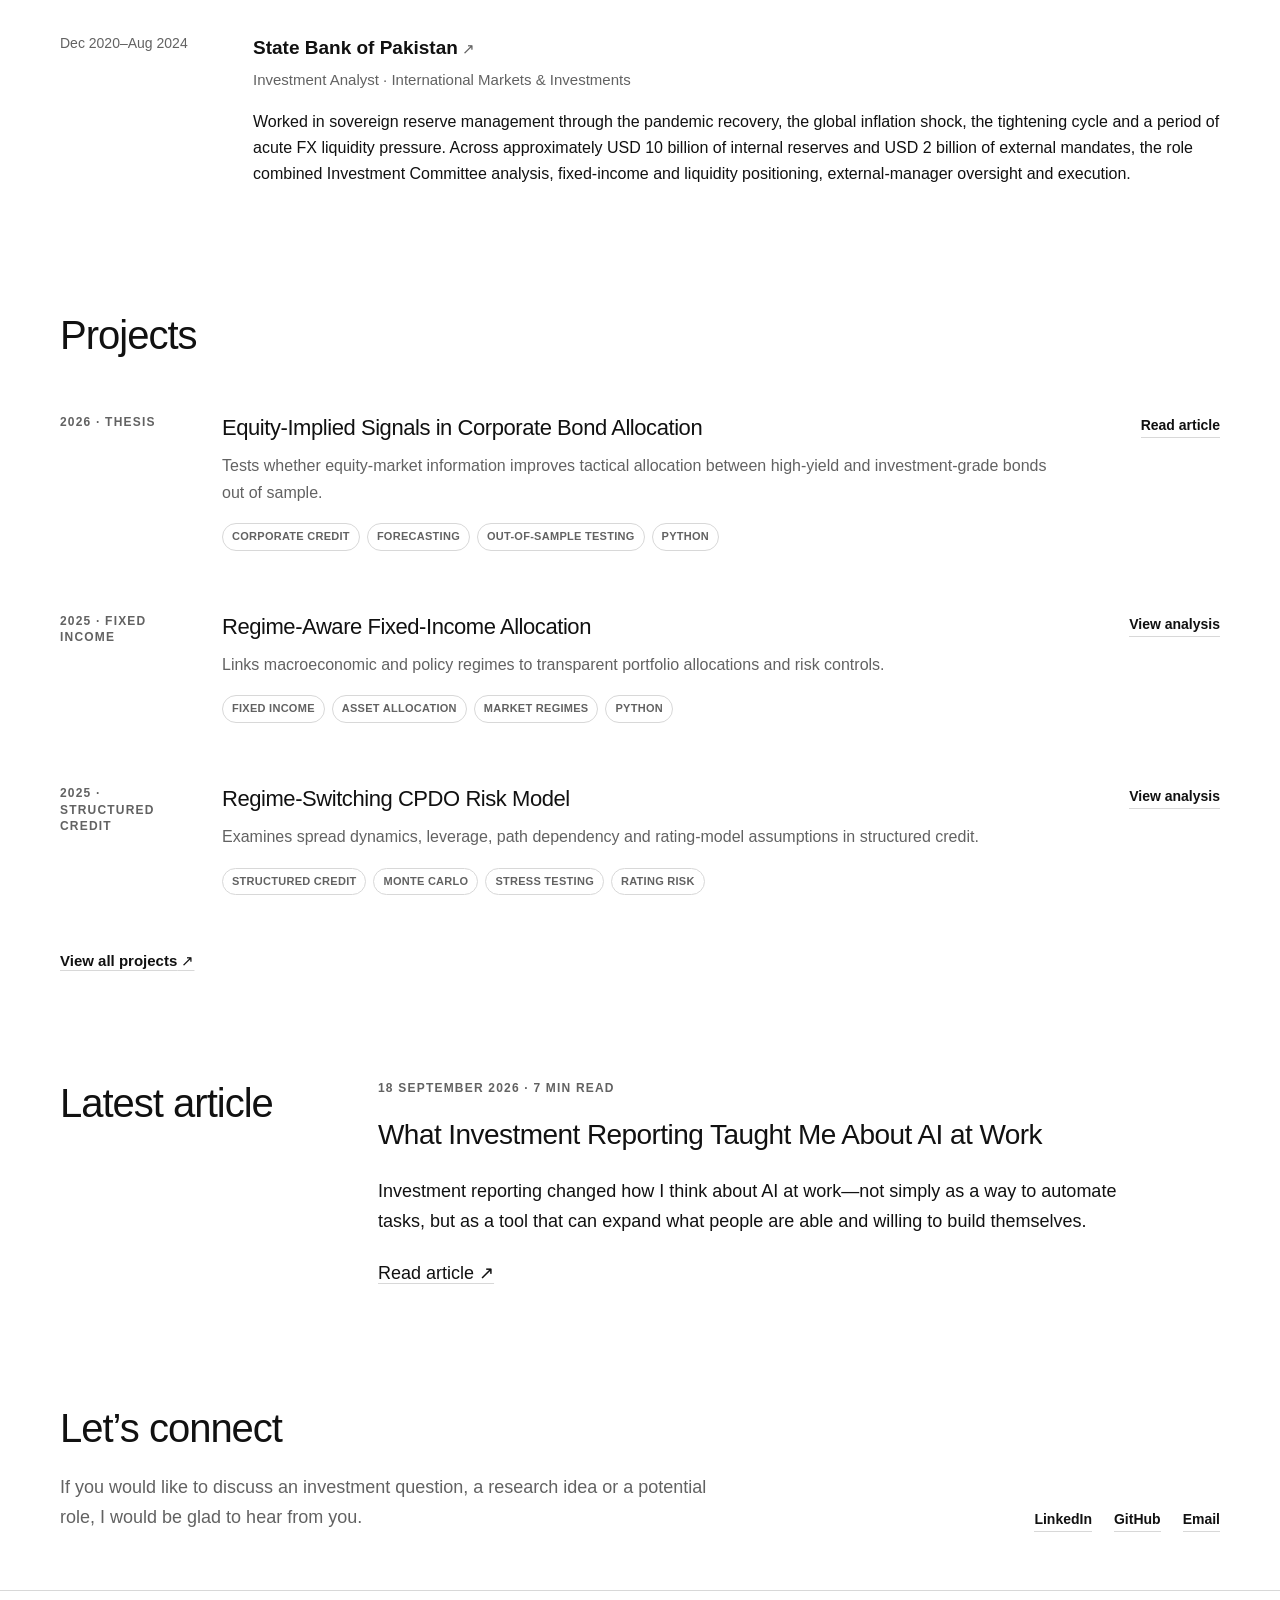
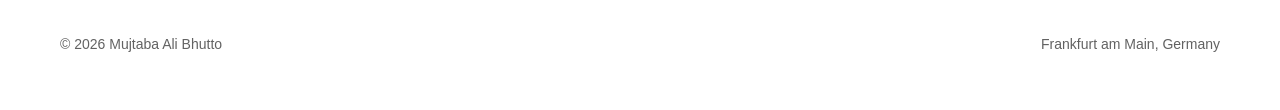
==== commit cf58fb78: "article update" ====
--- a/index.html
+++ b/index.html
@@ -168,9 +168,9 @@
       <div class="container content-grid">
         <div class="content-label"><h2>Latest article</h2></div>
         <article class="prose article-preview">
-          <p class="project-meta">18 September 2026 · 8 min read</p>
+          <p class="project-meta">18 September 2026 · 7 min read</p>
           <h2 id="article-heading">What Investment Reporting Taught Me About AI at Work</h2>
-          <p>Reporting projects in sovereign reserve management and private markets changed how I think about the role AI can play when people closest to a process help improve it.</p>
+          <p>Investment reporting changed how I think about AI at work—not simply as a way to automate tasks, but as a tool that can expand what people are able and willing to build themselves.</p>
           <a class="inline-link" href="articles/what-investment-reporting-taught-me-about-ai-at-work/">Read article</a>
         </article>
       </div>
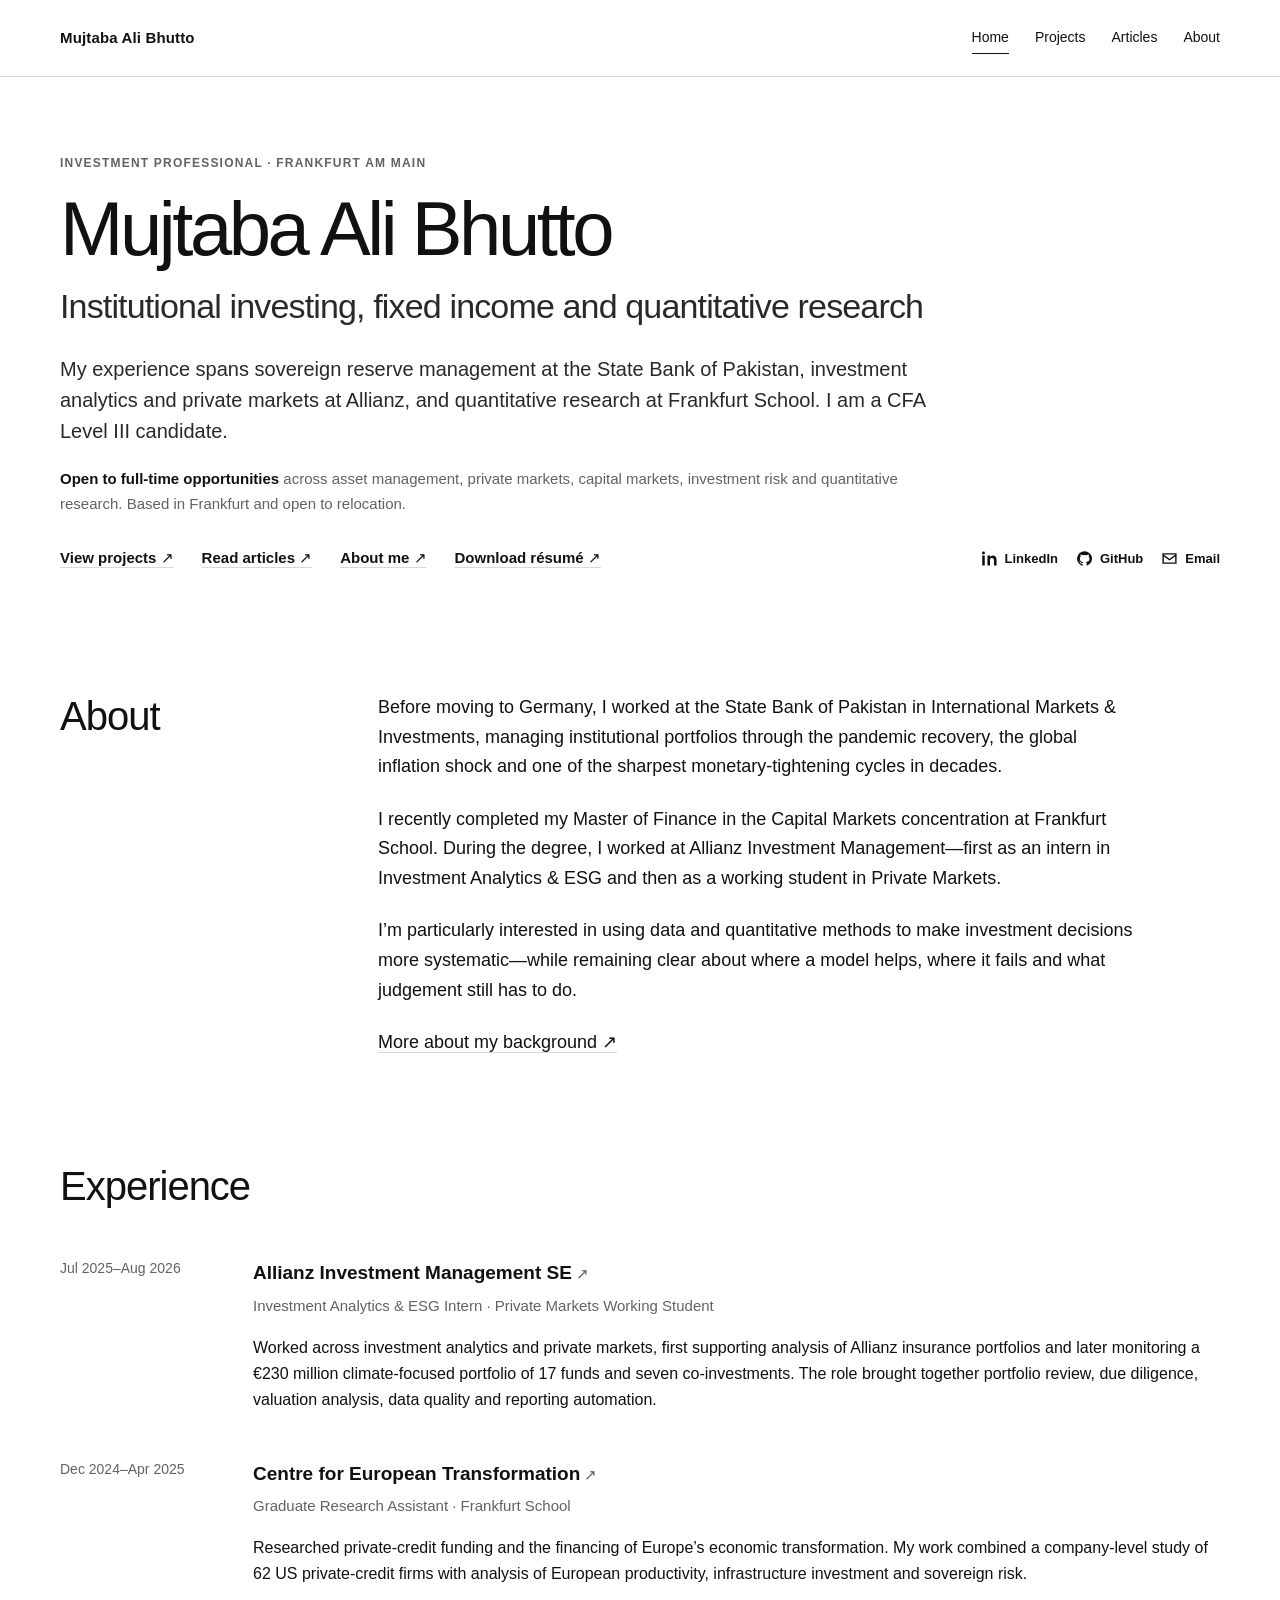
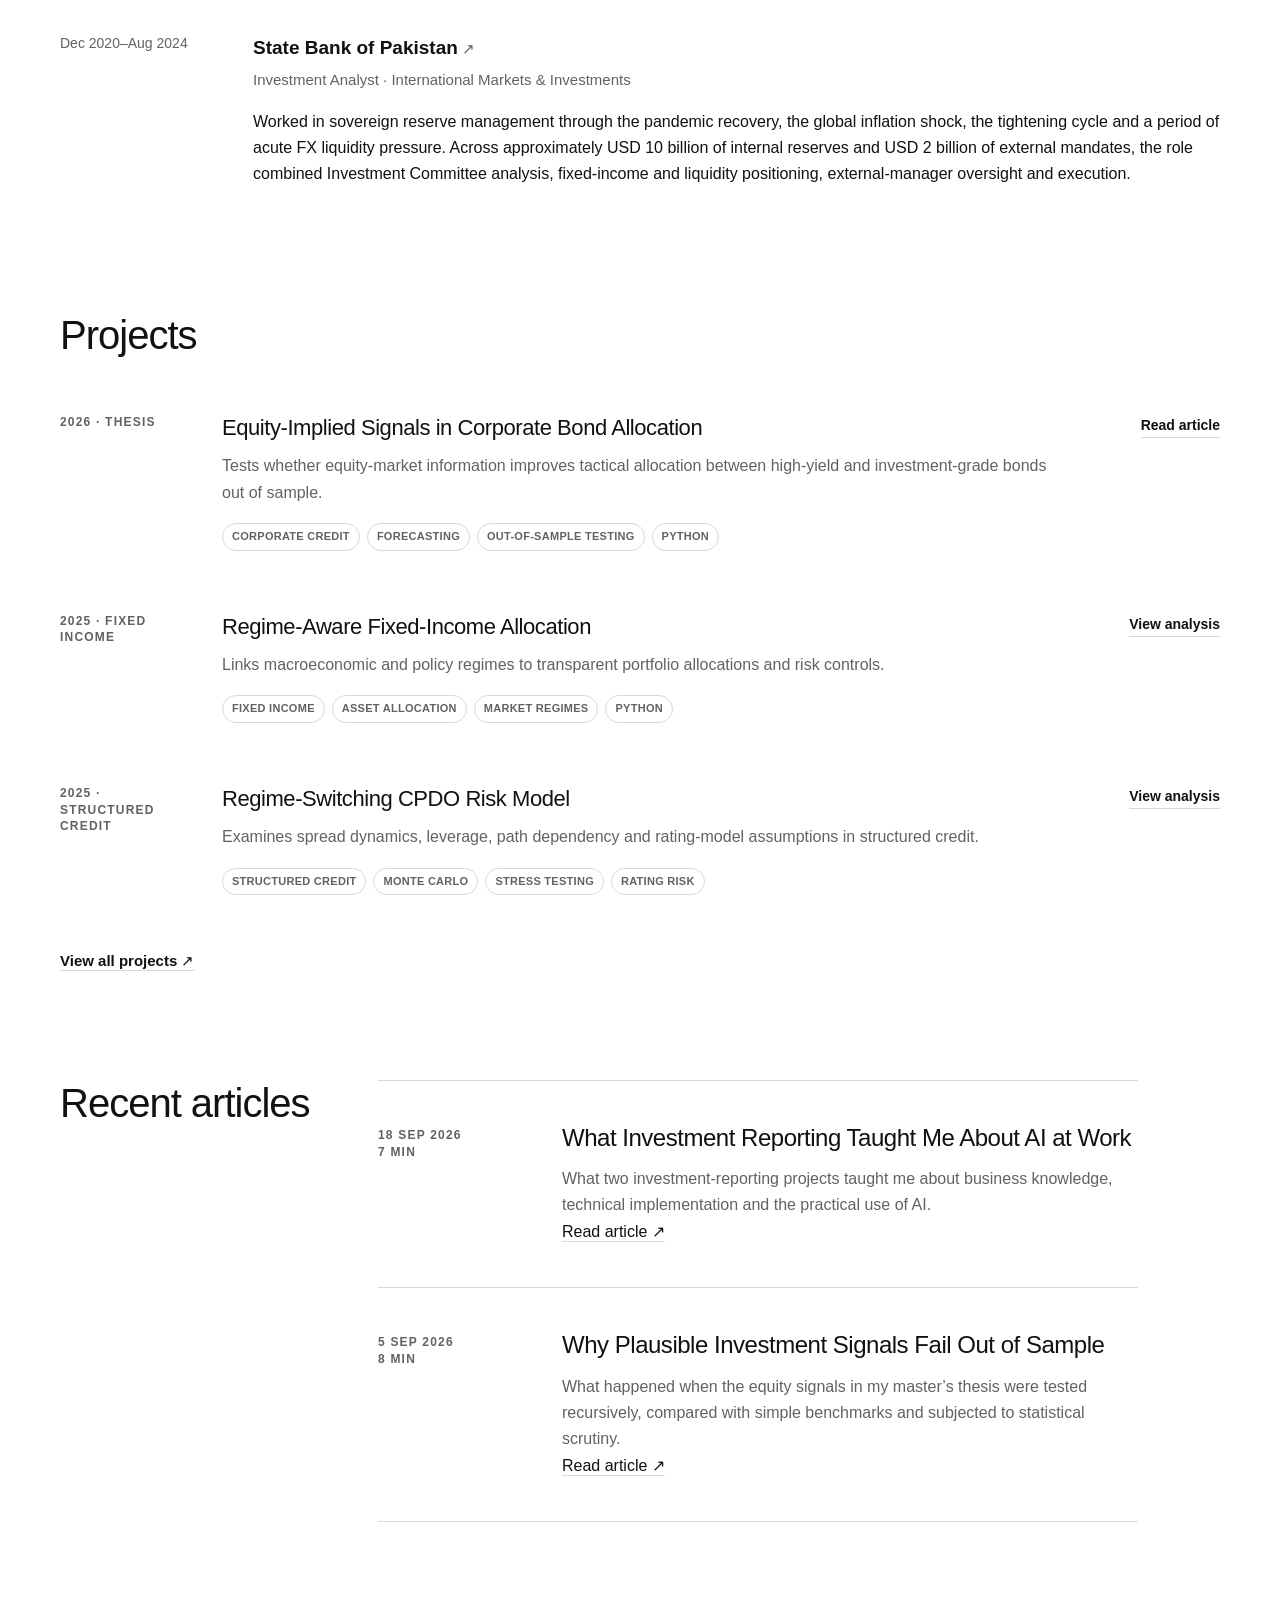
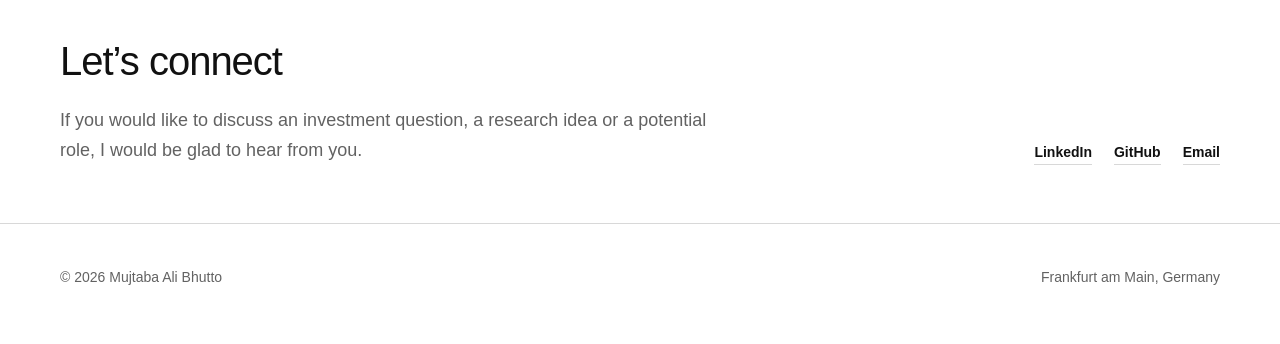
==== commit 9f2be858: "minor style changes" ====
--- a/index.html
+++ b/index.html
@@ -164,15 +164,27 @@
       </div>
     </section>
 
-    <section class="section" aria-labelledby="article-heading">
+    <section class="section" aria-labelledby="recent-articles-heading">
       <div class="container content-grid">
-        <div class="content-label"><h2>Latest article</h2></div>
-        <article class="prose article-preview">
-          <p class="project-meta">18 September 2026 · 7 min read</p>
-          <h2 id="article-heading">What Investment Reporting Taught Me About AI at Work</h2>
-          <p>Investment reporting changed how I think about AI at work—not simply as a way to automate tasks, but as a tool that can expand what people are able and willing to build themselves.</p>
-          <a class="inline-link" href="articles/what-investment-reporting-taught-me-about-ai-at-work/">Read article</a>
-        </article>
+        <div class="content-label"><h2 id="recent-articles-heading">Recent articles</h2></div>
+        <div class="article-list">
+          <article class="article-row">
+            <p class="project-meta">18 Sep 2026<br>7 min</p>
+            <div>
+              <h2><a href="articles/what-investment-reporting-taught-me-about-ai-at-work/">What Investment Reporting Taught Me About AI at Work</a></h2>
+              <p>What two investment-reporting projects taught me about business knowledge, technical implementation and the practical use of AI.</p>
+              <a class="inline-link" href="articles/what-investment-reporting-taught-me-about-ai-at-work/">Read article</a>
+            </div>
+          </article>
+          <article class="article-row">
+            <p class="project-meta">5 Sep 2026<br>8 min</p>
+            <div>
+              <h2><a href="articles/why-plausible-investment-signals-fail-out-of-sample/">Why Plausible Investment Signals Fail Out of Sample</a></h2>
+              <p>What happened when the equity signals in my master’s thesis were tested recursively, compared with simple benchmarks and subjected to statistical scrutiny.</p>
+              <a class="inline-link" href="articles/why-plausible-investment-signals-fail-out-of-sample/">Read article</a>
+            </div>
+          </article>
+        </div>
       </div>
     </section>
 
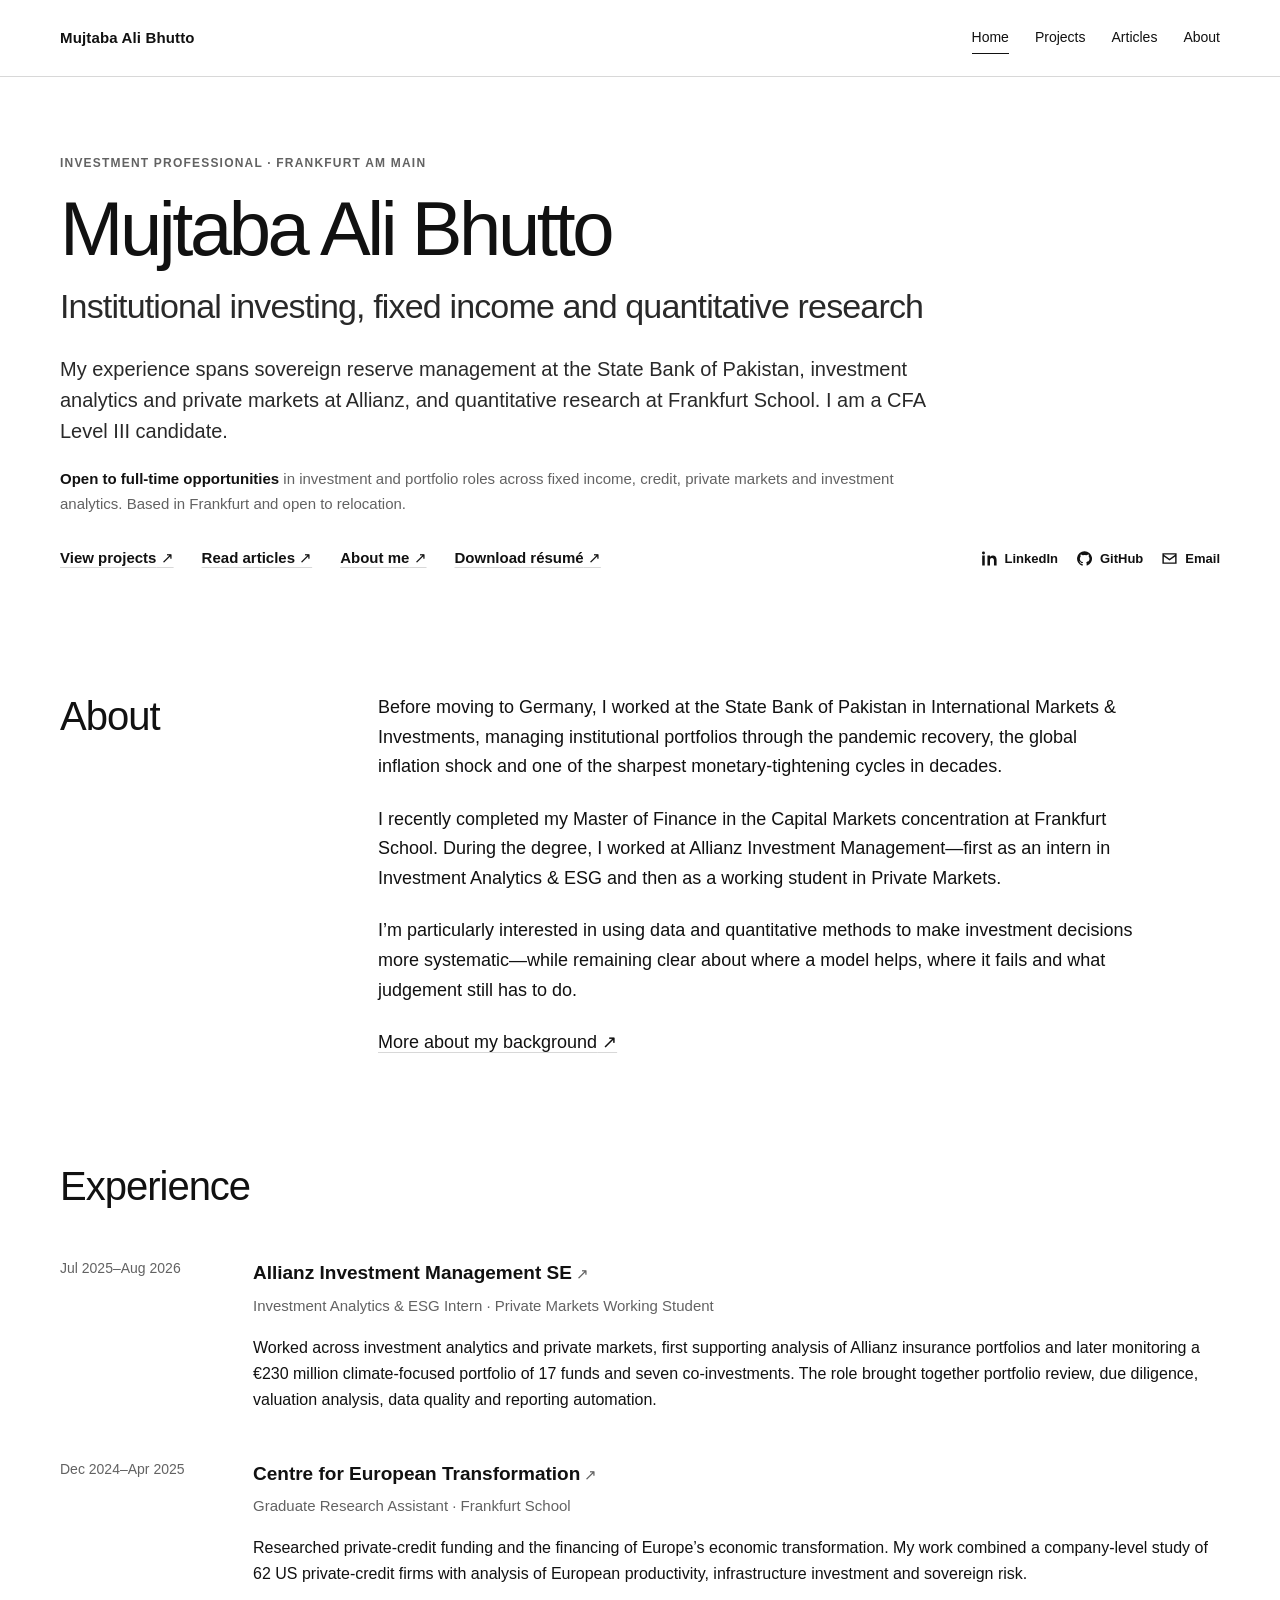
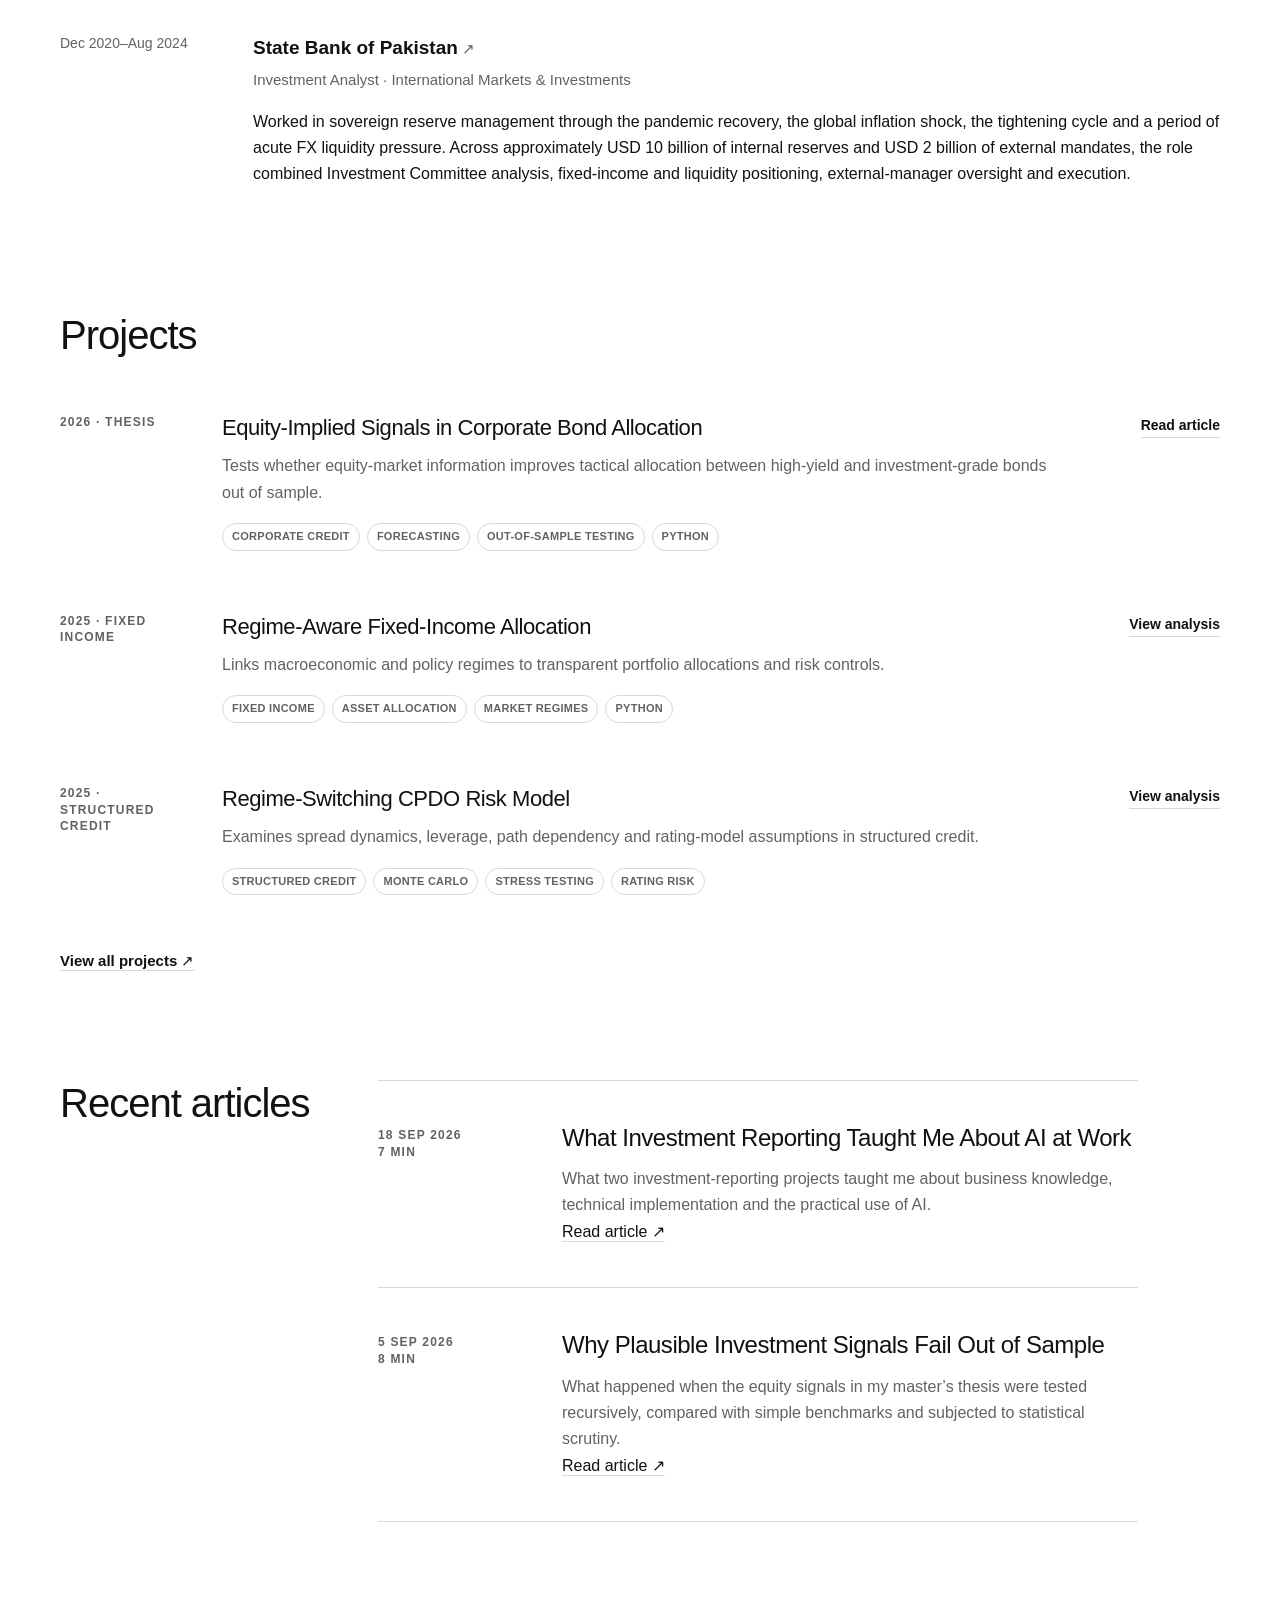
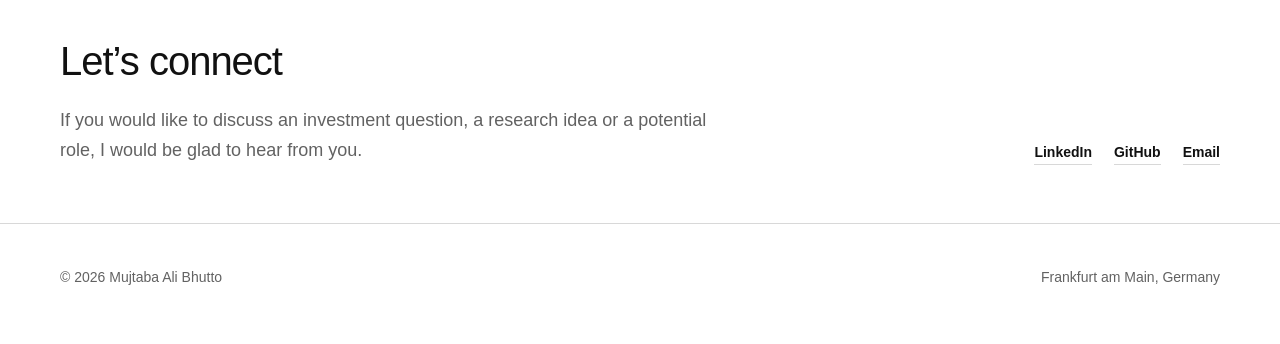
==== commit cbf76e9f: "date added" ====
--- a/index.html
+++ b/index.html
@@ -43,7 +43,7 @@
         <h1>Mujtaba Ali Bhutto</h1>
         <p class="hero-role">Institutional investing, fixed income and quantitative research</p>
         <p class="hero-copy">My experience spans sovereign reserve management at the State Bank of Pakistan, investment analytics and private markets at Allianz, and quantitative research at Frankfurt School. I am a CFA Level III candidate.</p>
-        <p class="hero-status"><strong>Open to full-time opportunities</strong> across asset management, private markets, capital markets, investment risk and quantitative research. Based in Frankfurt and open to relocation.</p>
+        <p class="hero-status"><strong>Open to full-time opportunities</strong> in investment and portfolio roles across fixed income, credit, private markets and investment analytics. Based in Frankfurt and open to relocation.</p>
         <div class="hero-actions">
           <div class="text-links">
             <a href="projects/">View projects</a>
--- a/assets/css/styles.css
+++ b/assets/css/styles.css
@@ -801,6 +801,48 @@
   margin: 0;
 }
 
+.article-share {
+  display: flex;
+  flex-wrap: wrap;
+  align-items: baseline;
+  gap: 12px 24px;
+  margin-top: 28px;
+  padding-top: 18px;
+  border-top: 1px solid var(--soft-rule);
+  font-family: Arial, Helvetica, sans-serif;
+  font-size: 14px;
+}
+
+.article-share > span:first-child {
+  font-weight: 700;
+}
+
+.article-share a,
+.article-share button {
+  border: 0;
+  border-bottom: 1px solid var(--ink);
+  padding: 0;
+  background: transparent;
+  color: var(--ink);
+  font: inherit;
+  cursor: pointer;
+}
+
+.article-share a {
+  text-decoration: none;
+}
+
+.article-share a:hover,
+.article-share button:hover {
+  border-bottom-color: var(--accent);
+}
+
+.article-share-status {
+  min-width: 44px;
+  color: var(--muted);
+  font-size: 13px;
+}
+
 .article-row h2 a {
   text-decoration: none;
 }
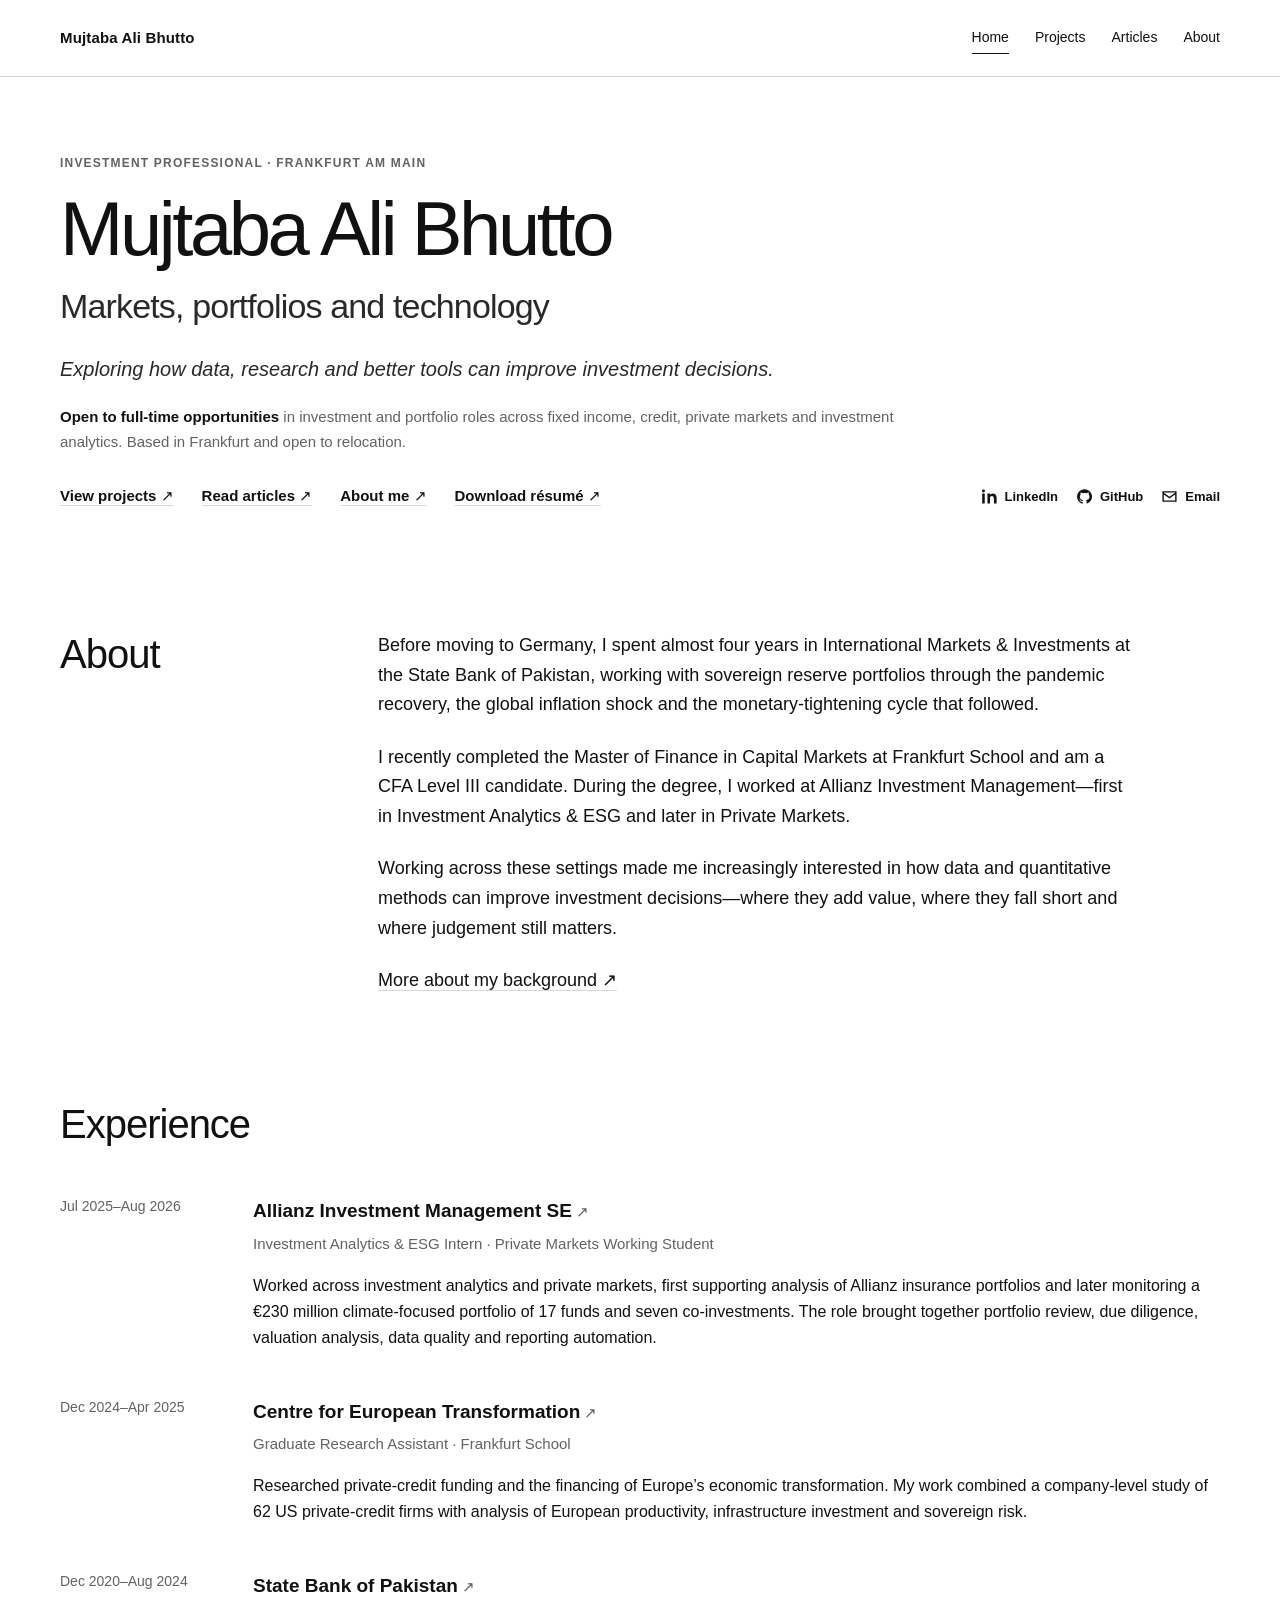
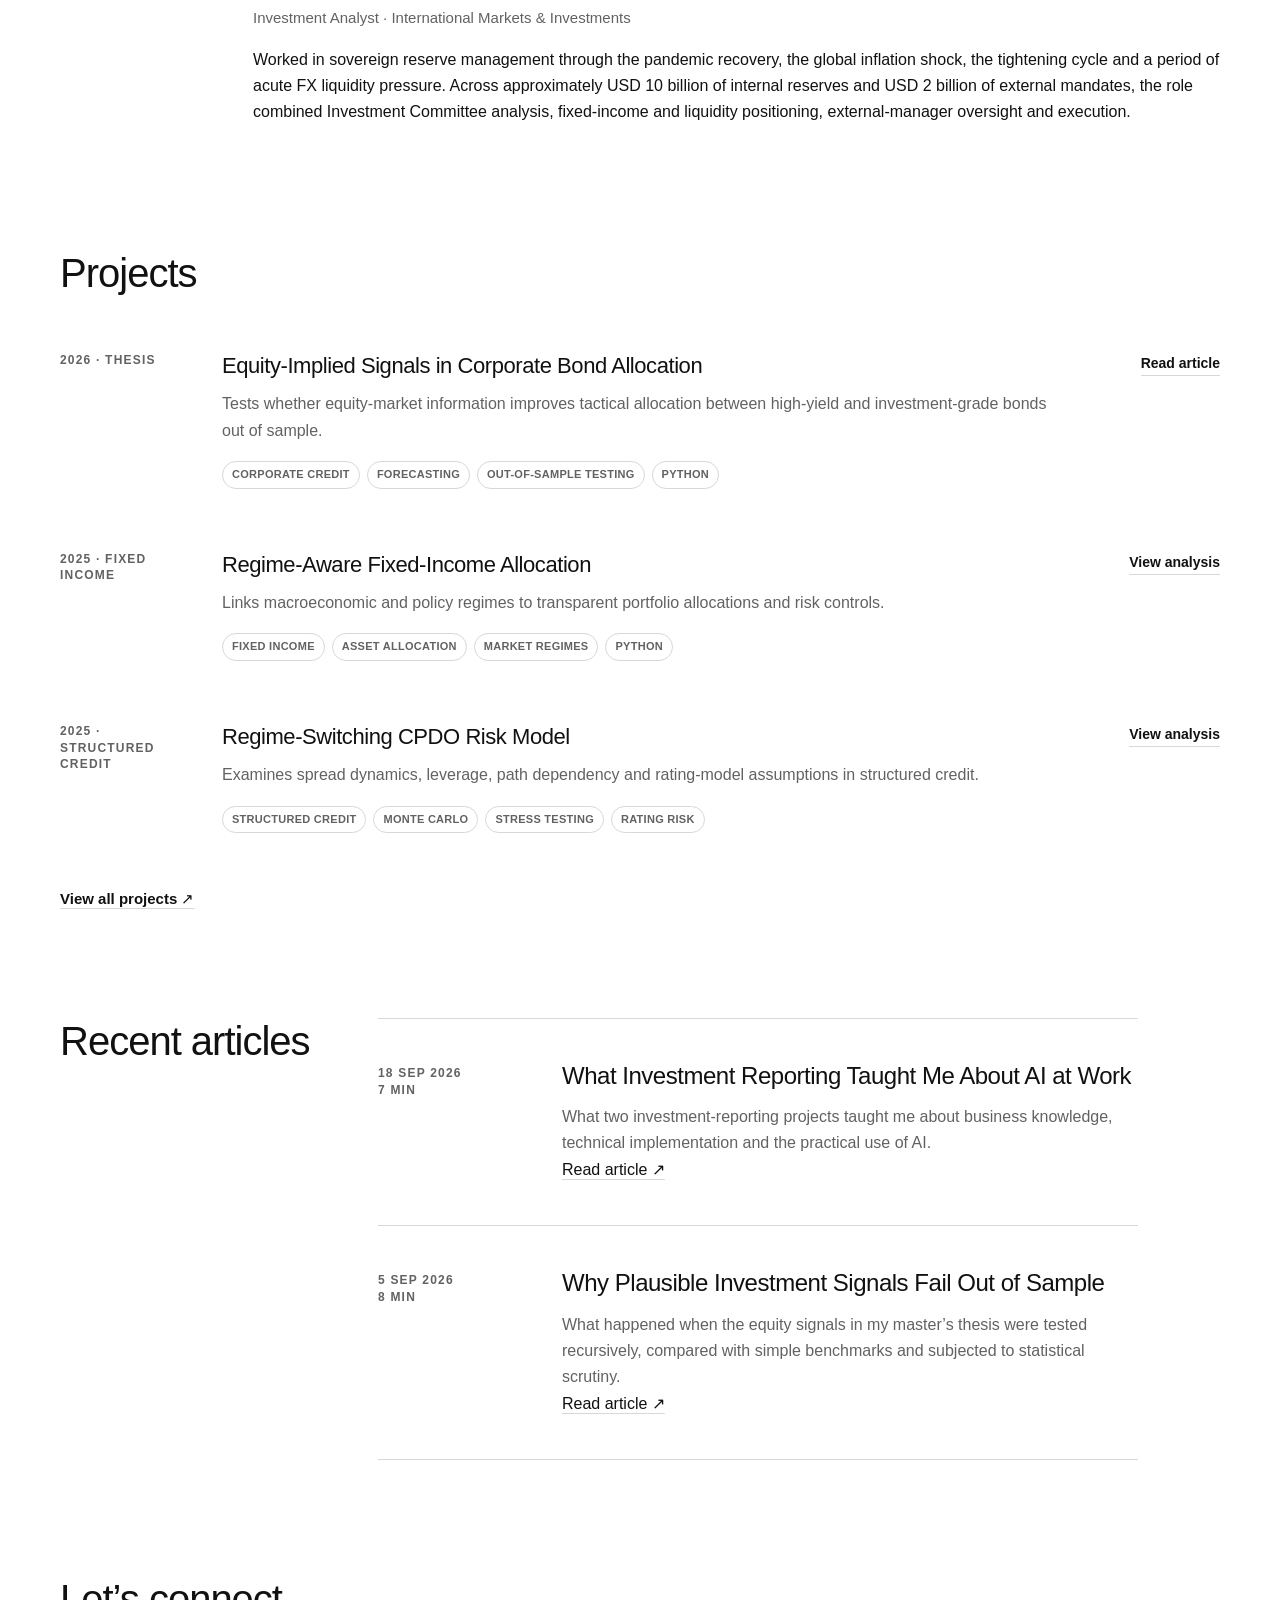
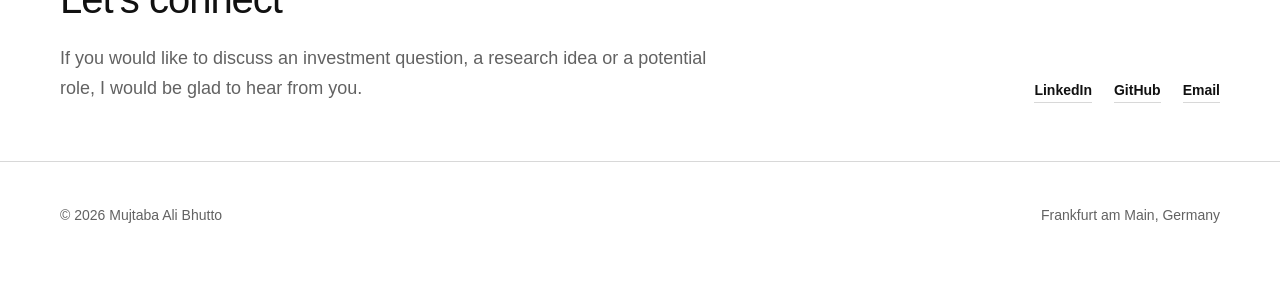
==== commit 4bf1b9fb: "intro update" ====
--- a/index.html
+++ b/index.html
@@ -3,22 +3,22 @@
 <head>
   <meta charset="utf-8">
   <meta name="viewport" content="width=device-width, initial-scale=1">
-  <meta name="description" content="Mujtaba Ali Bhutto is an investment professional working across institutional portfolios, fixed income, private markets and quantitative research.">
+  <meta name="description" content="Mujtaba Ali Bhutto is an investment professional working across markets, portfolios and technology, with experience in sovereign reserves, fixed income and private markets.">
   <link rel="canonical" href="https://mujtababhutto.github.io/">
   <meta property="og:type" content="website">
   <meta property="og:site_name" content="Mujtaba Ali Bhutto">
   <meta property="og:title" content="Mujtaba Ali Bhutto | Investment Research &amp; Portfolio">
-  <meta property="og:description" content="Investment research, quantitative projects and articles across fixed income, portfolio construction, private markets and financial risk.">
+  <meta property="og:description" content="Markets, portfolios and technology — exploring how data, research and better tools can improve investment decisions.">
   <meta property="og:url" content="https://mujtababhutto.github.io/">
   <meta property="og:image" content="https://mujtababhutto.github.io/assets/images/social-preview.png">
   <meta property="og:image:secure_url" content="https://mujtababhutto.github.io/assets/images/social-preview.png">
   <meta property="og:image:type" content="image/png">
   <meta property="og:image:width" content="1200">
   <meta property="og:image:height" content="630">
-  <meta property="og:image:alt" content="Mujtaba Ali Bhutto — institutional investing, fixed income and quantitative research">
+  <meta property="og:image:alt" content="Mujtaba Ali Bhutto — markets, portfolios and technology">
   <meta name="twitter:card" content="summary_large_image">
   <meta name="twitter:title" content="Mujtaba Ali Bhutto | Investment Research &amp; Portfolio">
-  <meta name="twitter:description" content="Investment research, quantitative projects and articles across fixed income, portfolio construction, private markets and financial risk.">
+  <meta name="twitter:description" content="Markets, portfolios and technology — exploring how data, research and better tools can improve investment decisions.">
   <meta name="twitter:image" content="https://mujtababhutto.github.io/assets/images/social-preview.png">
   <title>Mujtaba Ali Bhutto | Investment Professional</title>
   <link rel="stylesheet" href="assets/css/styles.css?v=12">
@@ -41,8 +41,8 @@
       <div class="container hero-single">
         <p class="eyebrow">Investment professional · Frankfurt am Main</p>
         <h1>Mujtaba Ali Bhutto</h1>
-        <p class="hero-role">Institutional investing, fixed income and quantitative research</p>
-        <p class="hero-copy">My experience spans sovereign reserve management at the State Bank of Pakistan, investment analytics and private markets at Allianz, and quantitative research at Frankfurt School. I am a CFA Level III candidate.</p>
+        <p class="hero-role">Markets, portfolios and technology</p>
+        <p class="hero-copy"><em>Exploring how data, research and better tools can improve investment decisions.</em></p>
         <p class="hero-status"><strong>Open to full-time opportunities</strong> in investment and portfolio roles across fixed income, credit, private markets and investment analytics. Based in Frankfurt and open to relocation.</p>
         <div class="hero-actions">
           <div class="text-links">
@@ -70,9 +70,9 @@
       <div class="container content-grid">
         <div class="content-label"><h2 id="about-heading">About</h2></div>
         <div class="prose">
-          <p>Before moving to Germany, I worked at the State Bank of Pakistan in International Markets &amp; Investments, managing institutional portfolios through the pandemic recovery, the global inflation shock and one of the sharpest monetary-tightening cycles in decades.</p>
-          <p>I recently completed my Master of Finance in the Capital Markets concentration at Frankfurt School. During the degree, I worked at Allianz Investment Management—first as an intern in Investment Analytics &amp; ESG and then as a working student in Private Markets.</p>
-          <p>I’m particularly interested in using data and quantitative methods to make investment decisions more systematic—while remaining clear about where a model helps, where it fails and what judgement still has to do.</p>
+          <p>Before moving to Germany, I spent almost four years in International Markets &amp; Investments at the State Bank of Pakistan, working with sovereign reserve portfolios through the pandemic recovery, the global inflation shock and the monetary-tightening cycle that followed.</p>
+          <p>I recently completed the Master of Finance in Capital Markets at Frankfurt School and am a CFA Level III candidate. During the degree, I worked at Allianz Investment Management—first in Investment Analytics &amp; ESG and later in Private Markets.</p>
+          <p>Working across these settings made me increasingly interested in how data and quantitative methods can improve investment decisions—where they add value, where they fall short and where judgement still matters.</p>
           <a class="inline-link" href="about/">More about my background</a>
         </div>
       </div>
